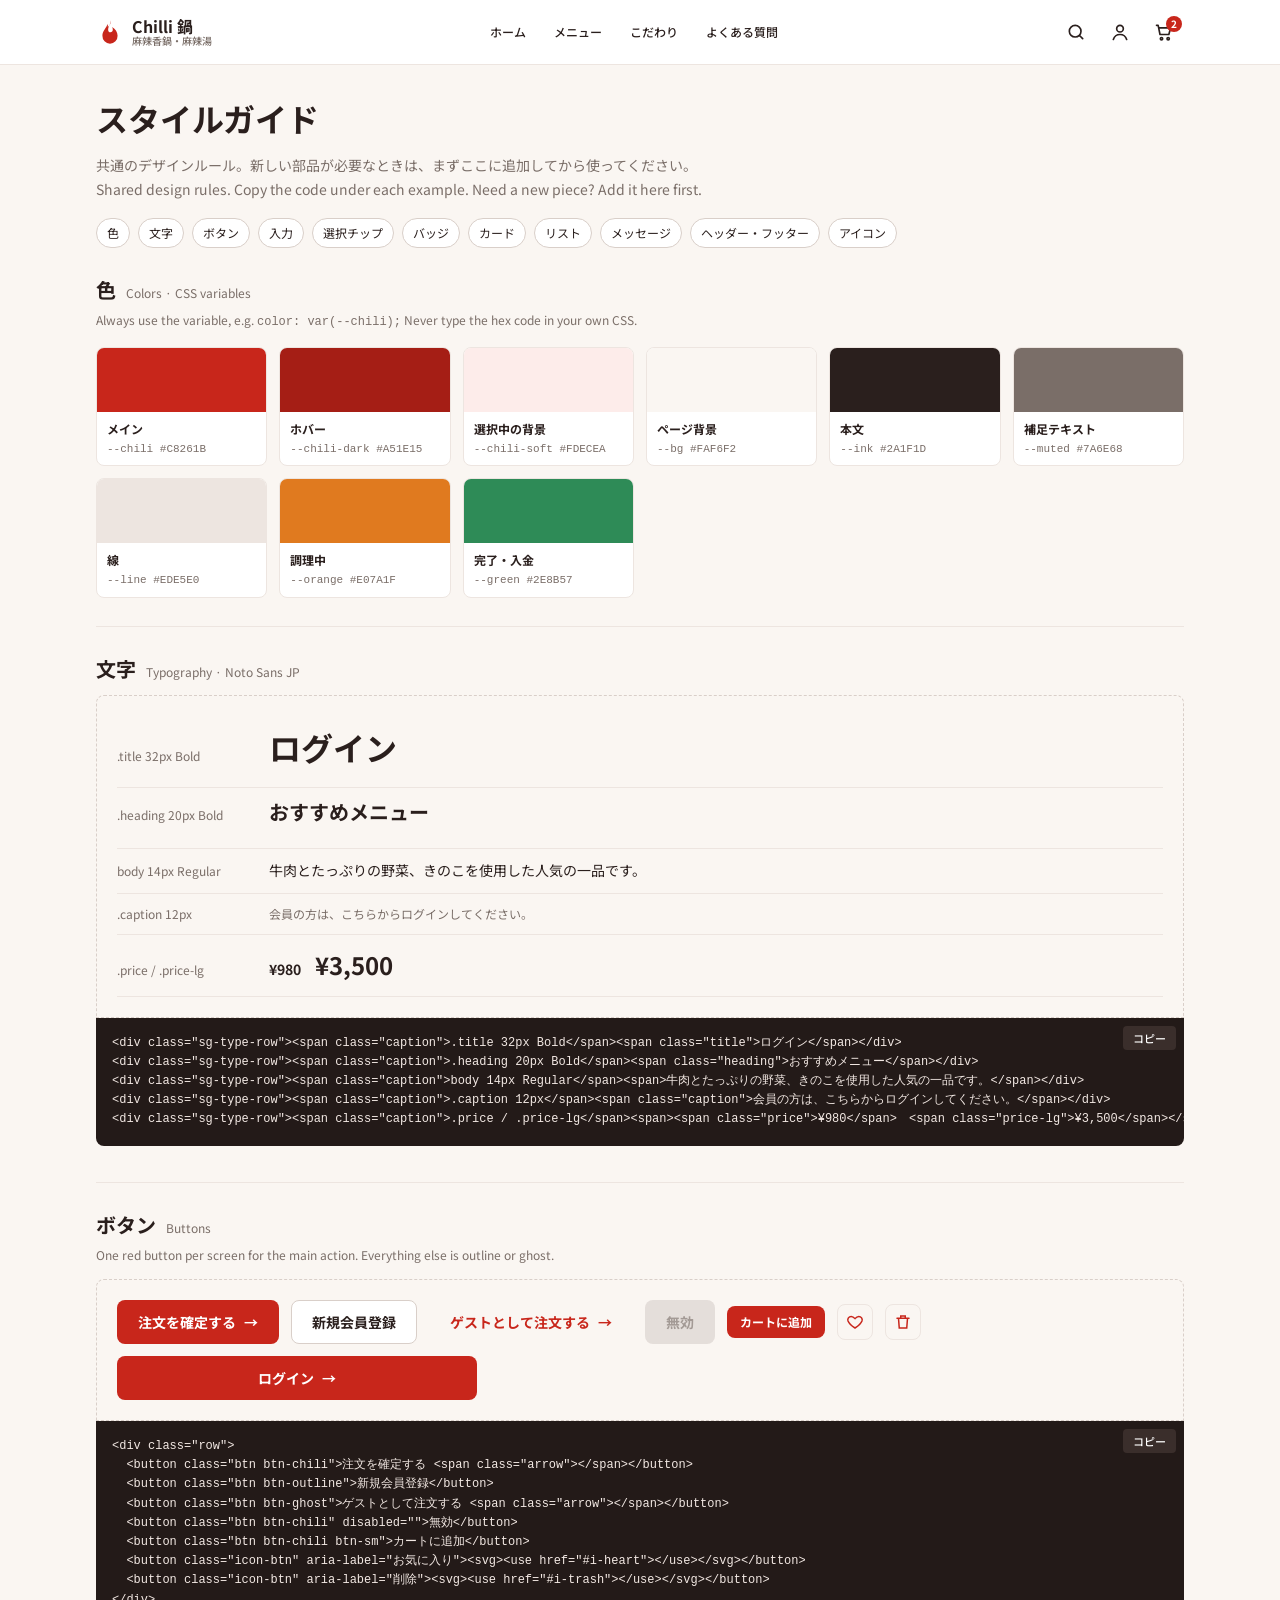
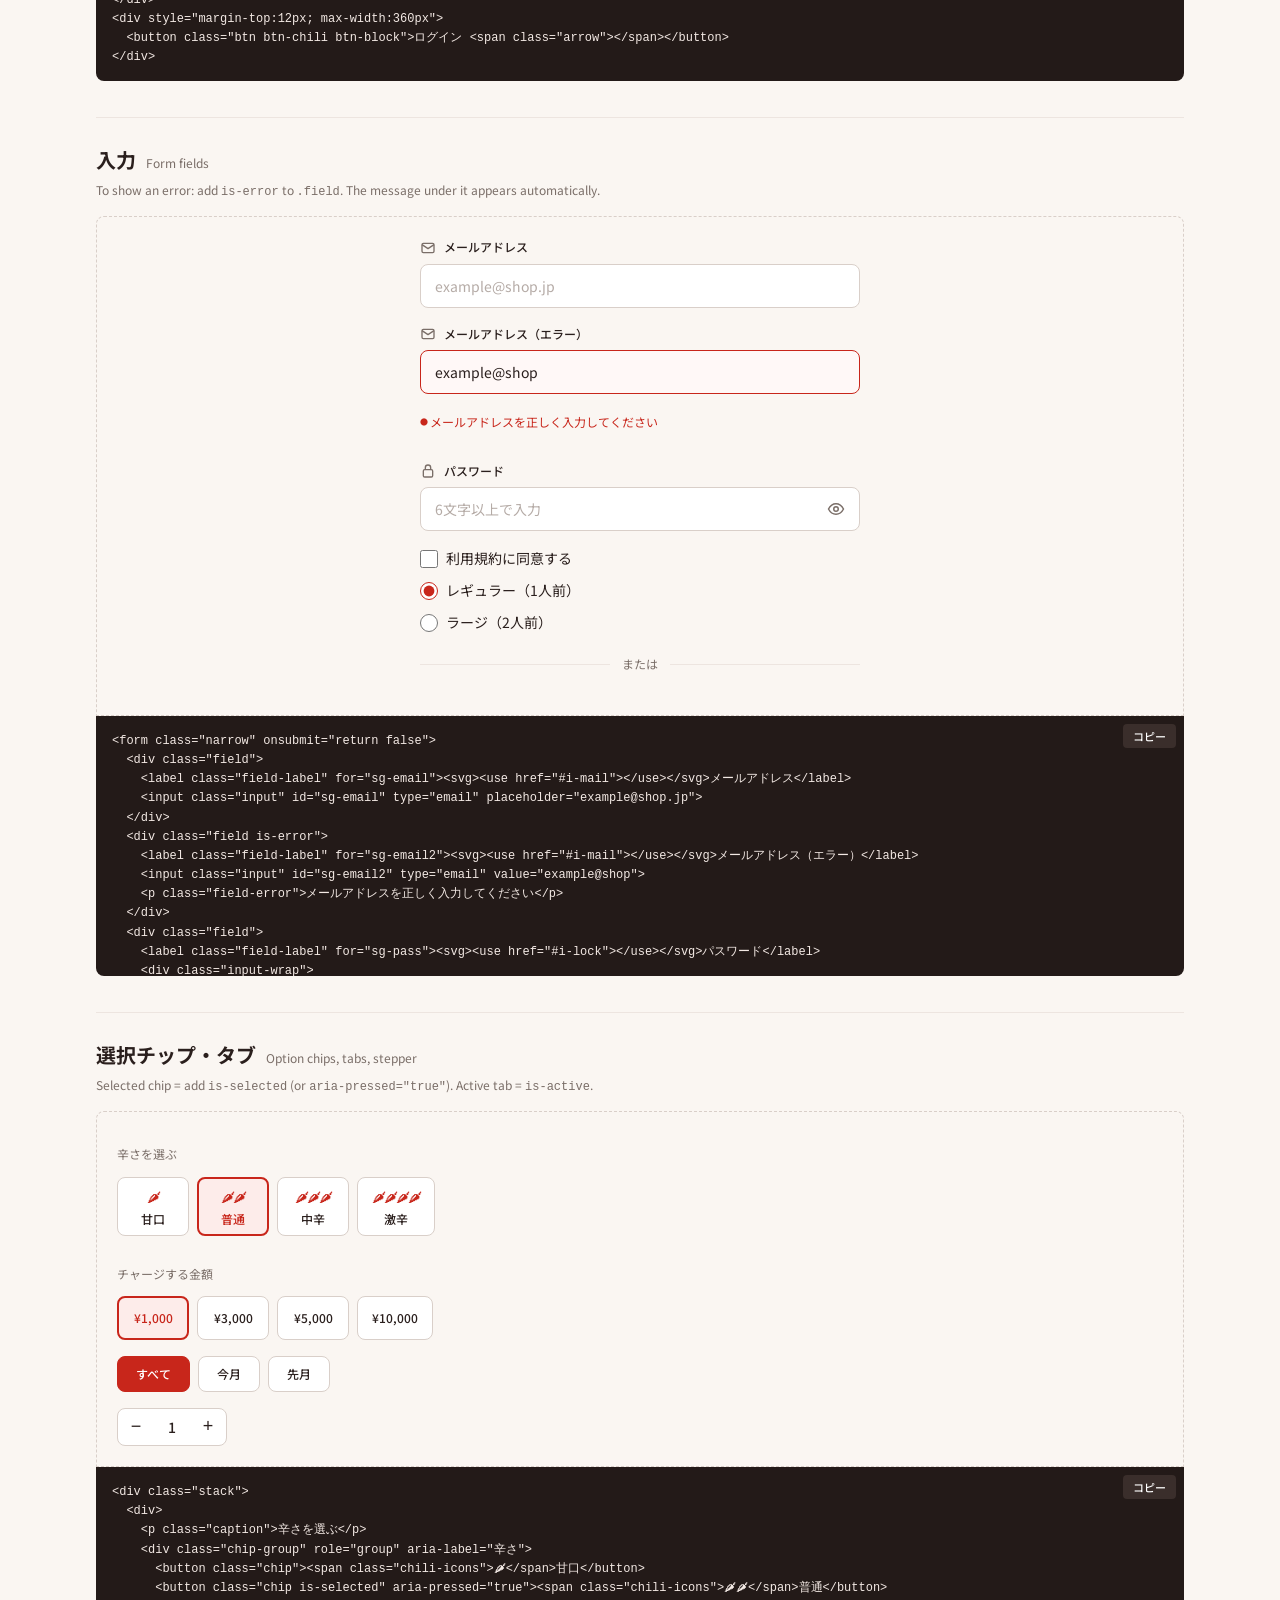
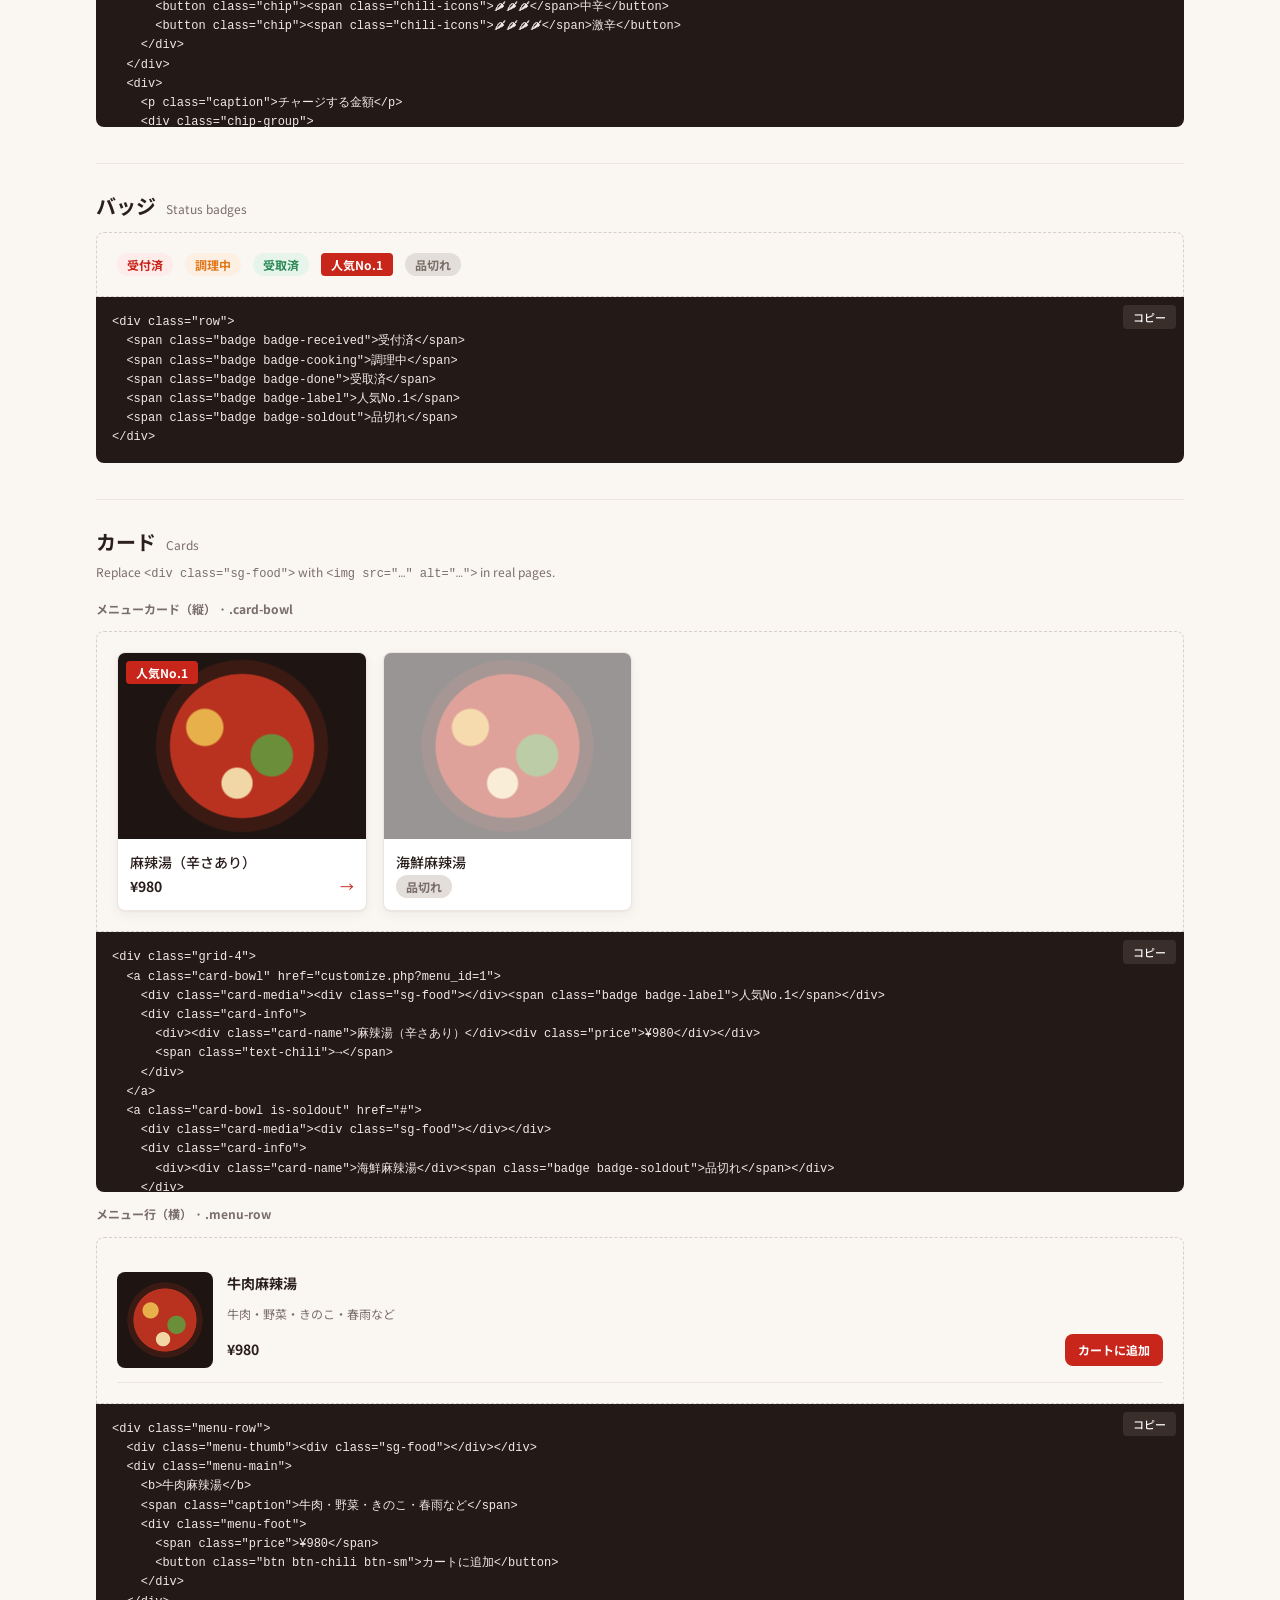
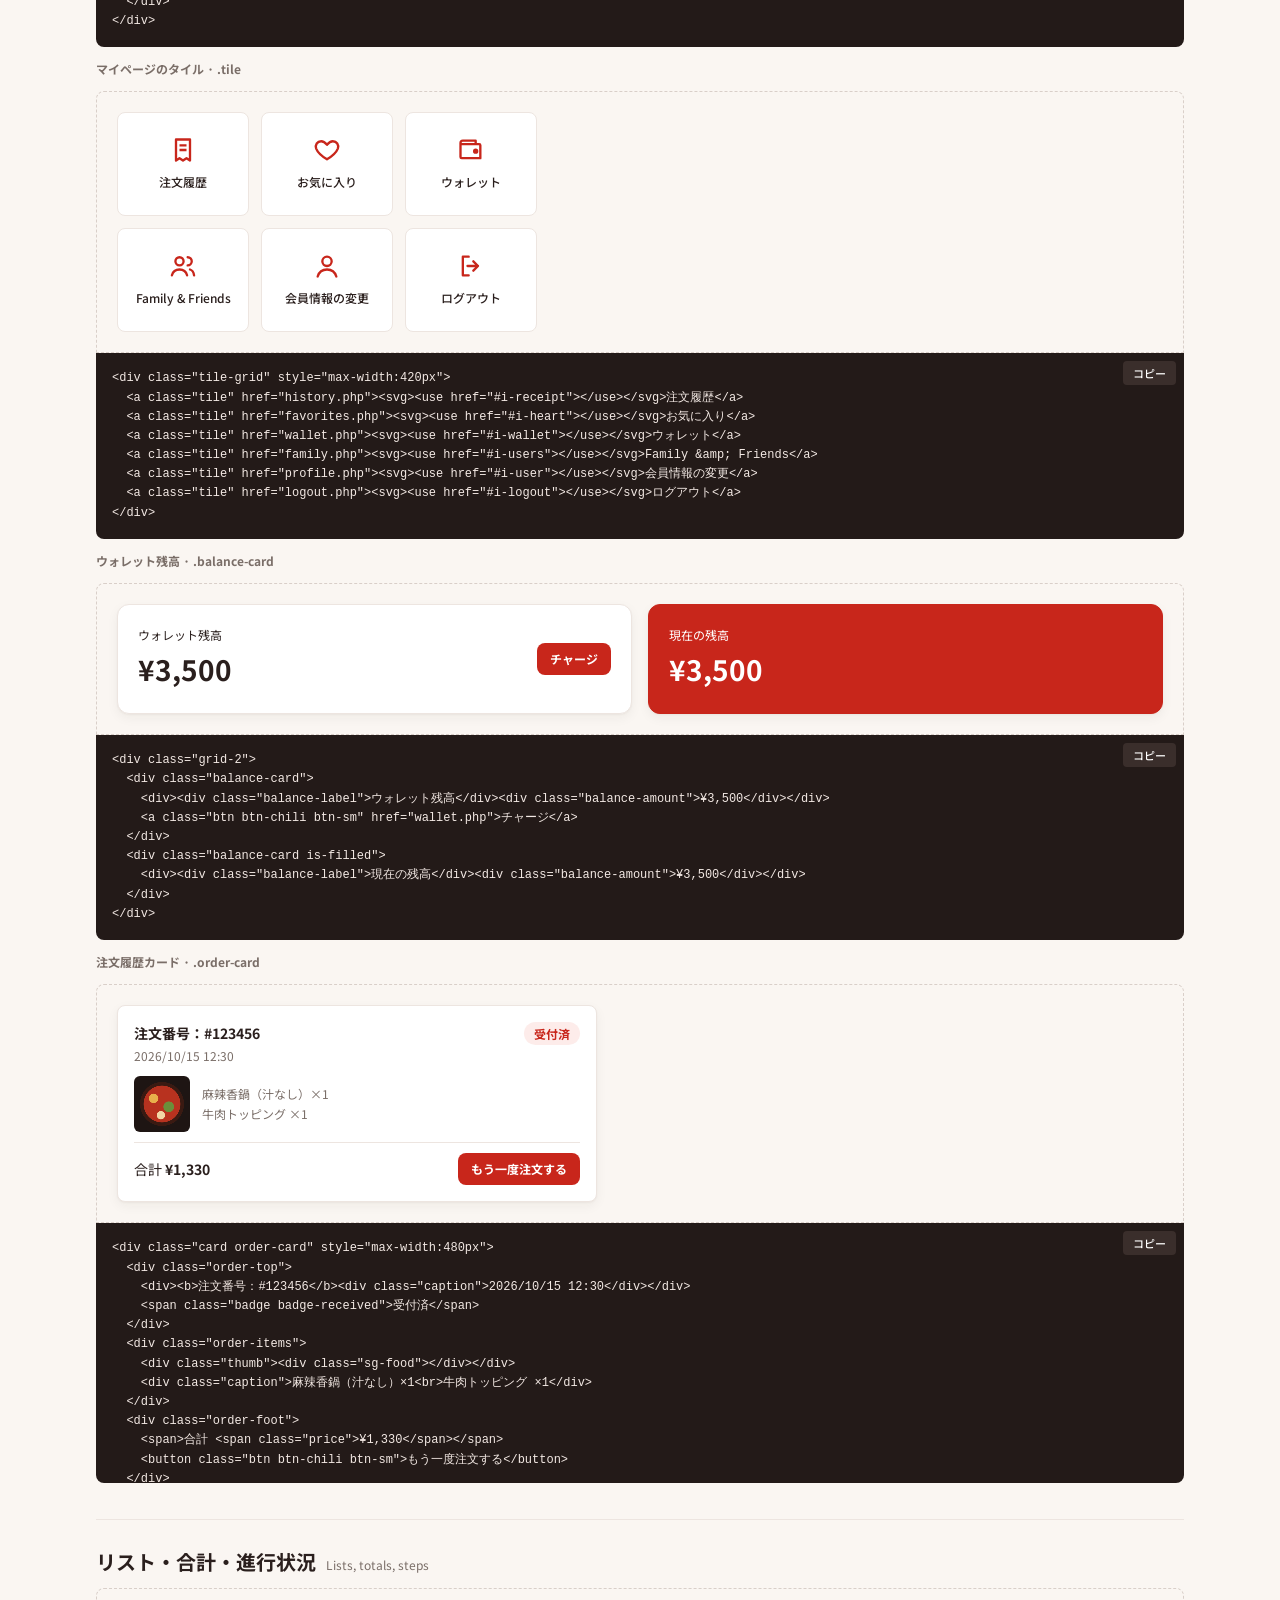
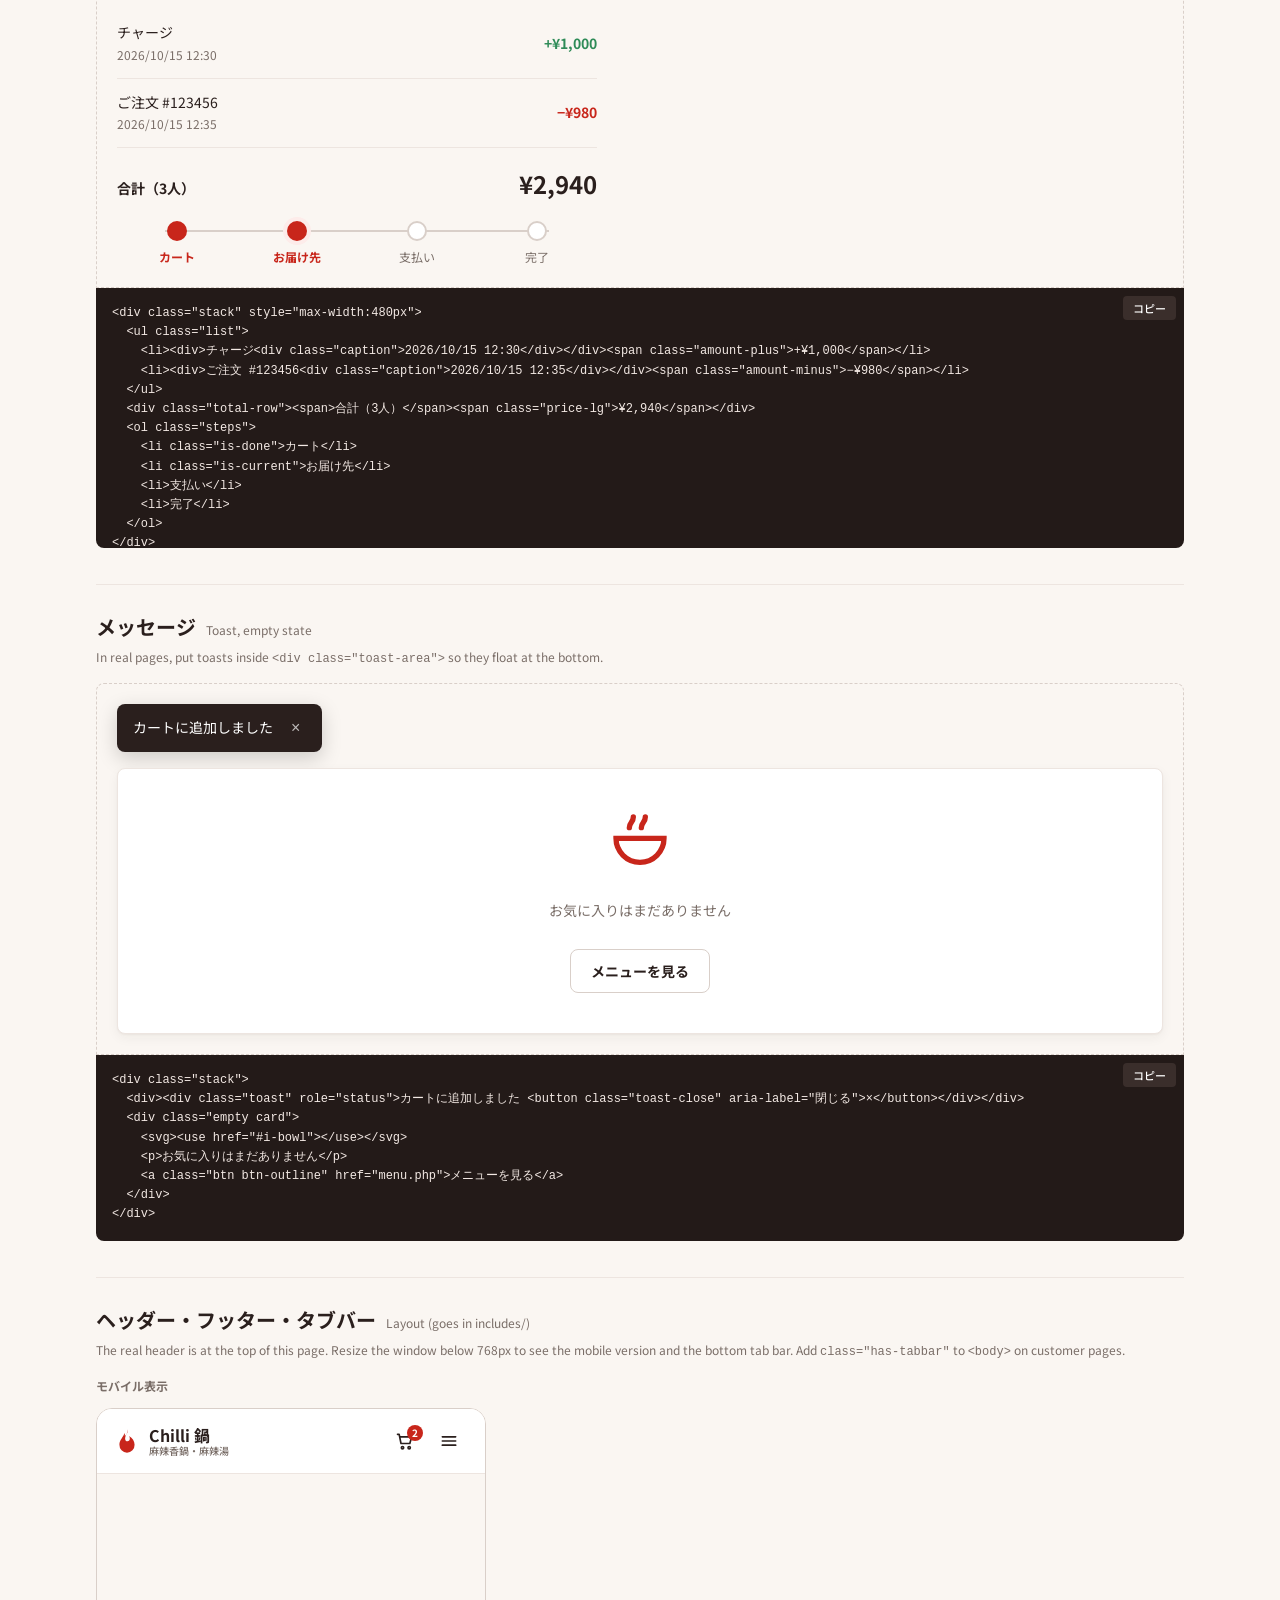
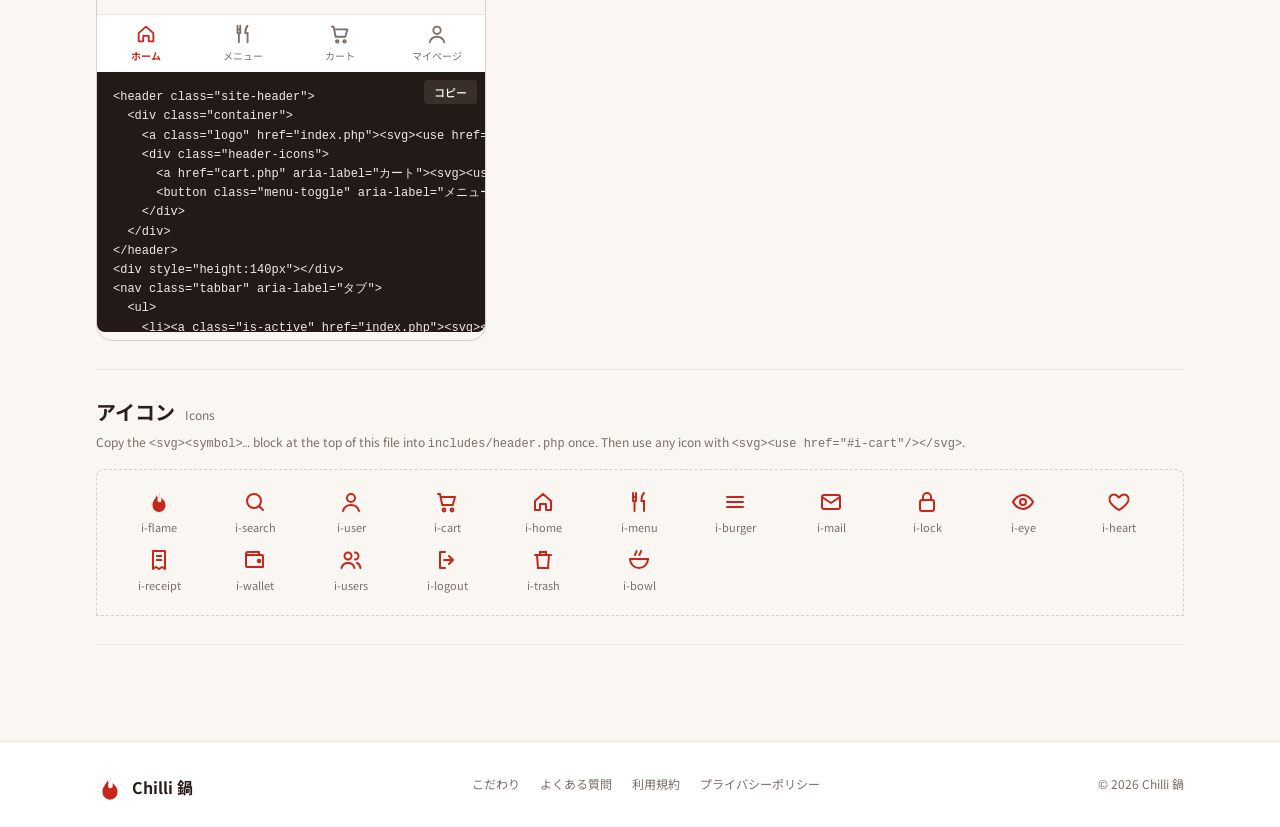
==== public/styleguide.html @ f498dd8a "[TASK-17] Move files to correct folder" ====
<!doctype html>
<html lang="ja">
<head>
<meta charset="utf-8">
<meta name="viewport" content="width=device-width, initial-scale=1">
<title>スタイルガイド | Chilli 鍋</title>
<link rel="stylesheet" href="../assets/css/style.css">
<style>
  /* Styles for THIS page only (the guide's own layout). Do not copy these into features. */
  .sg-section { padding-block: 28px; border-bottom: 1px solid var(--line); }
  .sg-section > .heading { display: flex; align-items: baseline; gap: 10px; }
  .sg-section > .heading small { font-size: var(--fs-caption); font-weight: 400; color: var(--muted); }
  .sg-note { color: var(--muted); font-size: var(--fs-caption); margin: -6px 0 14px; }
  .sg-demo {
    padding: 20px; background: var(--bg);
    border: 1px dashed var(--line-strong); border-radius: var(--radius) var(--radius) 0 0;
  }
  .sg-code {
    position: relative; margin: 0 0 8px;
    background: #231A18; color: #F3E9E4; border-radius: 0 0 var(--radius) var(--radius);
    font: 12px/1.6 ui-monospace, Menlo, Consolas, monospace;
    max-height: 260px; overflow: auto;
  }
  
  .sg-code pre { margin: 0; padding: 16px; white-space: pre; }
  .sg-copy {
    position: sticky; float: right; top: 8px; margin: 8px 8px 0 0;
    padding: 4px 10px; font: 500 11px var(--font);
    background: #3A2E2B; color: #fff; border: 0; border-radius: 4px; cursor: pointer;
  }
  .sg-swatches { display: grid; grid-template-columns: repeat(auto-fill, minmax(150px, 1fr)); gap: 12px; }
  .sg-swatch { border: 1px solid var(--line); border-radius: var(--radius); overflow: hidden; background: var(--surface); }
  .sg-swatch .chip-color { height: 64px; }
  .sg-swatch div:last-child { padding: 8px 10px; font-size: var(--fs-caption); line-height: 1.5; }
  .sg-swatch code { font-size: 11px; color: var(--muted); }
  .sg-food { width: 100%; height: 100%; background:
      radial-gradient(circle at 35% 40%, #E8B04B 0 9%, transparent 10%),
      radial-gradient(circle at 62% 55%, #6B8E3A 0 11%, transparent 12%),
      radial-gradient(circle at 48% 70%, #F2D7A6 0 8%, transparent 9%),
      radial-gradient(circle at 50% 50%, #B8321F 0 46%, #3A1A12 47% 55%, #1E1513 56%); }
  .sg-toc { display: flex; flex-wrap: wrap; gap: 8px; margin-top: 16px; }
  .sg-toc a { font-size: var(--fs-caption); padding: 4px 10px; border: 1px solid var(--line-strong); border-radius: var(--radius-pill); color: var(--ink); background: var(--surface); }
  .sg-phone { max-width: 390px; border: 1px solid var(--line-strong); border-radius: 16px; overflow: hidden; background: var(--bg); }
  .sg-phone .tabbar, .sg-phone .site-header { position: static; display: block; }
  .sg-phone .main-nav { display: none; }
  .sg-phone .menu-toggle { display: grid !important; }
  .sg-type-row { display: grid; grid-template-columns: 140px 1fr; gap: 12px; align-items: baseline; padding: 10px 0; border-bottom: 1px solid var(--line); }
</style>
</head>
<body>

<!-- Icon sprite: use with <svg><use href="#i-cart"/></svg> -->
<svg width="0" height="0" style="position:absolute" aria-hidden="true">
  <symbol id="i-flame" viewBox="0 0 24 24"><path fill="currentColor" d="M12 2c1 3.5-1.6 5.2-1.6 8 0 1.3.8 2.3 2 2.3s2-1 2-2.4c0-.8-.2-1.5-.6-2.2 2.9 1.6 4.7 4.6 4.7 7.6A6.5 6.5 0 0 1 12 22a6.5 6.5 0 0 1-6.5-6.7c0-4.3 3.3-6.6 4.4-10.2.3.9.4 1.7.3 2.6C12.5 6 13 4 12 2Z"/></symbol>
  <symbol id="i-search" viewBox="0 0 24 24"><g fill="none" stroke="currentColor" stroke-width="2" stroke-linecap="round"><circle cx="11" cy="11" r="7"/><path d="m20 20-3.5-3.5"/></g></symbol>
  <symbol id="i-user" viewBox="0 0 24 24"><g fill="none" stroke="currentColor" stroke-width="2" stroke-linecap="round"><circle cx="12" cy="8" r="4"/><path d="M4 21c1.2-4 4.3-6 8-6s6.8 2 8 6"/></g></symbol>
  <symbol id="i-cart" viewBox="0 0 24 24"><g fill="none" stroke="currentColor" stroke-width="2" stroke-linecap="round" stroke-linejoin="round"><path d="M3 4h2l2.2 11h10.6L20 7H6.2"/><circle cx="9" cy="20" r="1.4"/><circle cx="17" cy="20" r="1.4"/></g></symbol>
  <symbol id="i-home" viewBox="0 0 24 24"><g fill="none" stroke="currentColor" stroke-width="2" stroke-linejoin="round"><path d="M4 11 12 4l8 7v9h-5v-6H9v6H4z"/></g></symbol>
  <symbol id="i-menu" viewBox="0 0 24 24"><g fill="none" stroke="currentColor" stroke-width="2" stroke-linecap="round"><path d="M6 3v8M9 3v8M6 7h3M7.5 11v10M17 3c-2 2-2.5 5-2.5 8H17v10"/></g></symbol>
  <symbol id="i-burger" viewBox="0 0 24 24"><g fill="none" stroke="currentColor" stroke-width="2" stroke-linecap="round"><path d="M4 7h16M4 12h16M4 17h16"/></g></symbol>
  <symbol id="i-mail" viewBox="0 0 24 24"><g fill="none" stroke="currentColor" stroke-width="2" stroke-linejoin="round"><rect x="3" y="5" width="18" height="14" rx="2"/><path d="m3 7 9 6 9-6"/></g></symbol>
  <symbol id="i-lock" viewBox="0 0 24 24"><g fill="none" stroke="currentColor" stroke-width="2"><rect x="5" y="10" width="14" height="11" rx="2"/><path d="M8 10V7a4 4 0 0 1 8 0v3"/></g></symbol>
  <symbol id="i-eye" viewBox="0 0 24 24"><g fill="none" stroke="currentColor" stroke-width="2"><path d="M2 12s3.6-7 10-7 10 7 10 7-3.6 7-10 7S2 12 2 12Z"/><circle cx="12" cy="12" r="3"/></g></symbol>
  <symbol id="i-heart" viewBox="0 0 24 24"><path fill="none" stroke="currentColor" stroke-width="2" stroke-linejoin="round" d="M12 20s-7.5-4.6-9.3-9.2C1.6 7.6 3.7 4.5 7 4.5c2 0 3.5 1.2 5 3 1.5-1.8 3-3 5-3 3.3 0 5.4 3.1 4.3 6.3C19.5 15.4 12 20 12 20Z"/></symbol>
  <symbol id="i-receipt" viewBox="0 0 24 24"><g fill="none" stroke="currentColor" stroke-width="2" stroke-linejoin="round"><path d="M6 3h12v18l-3-2-3 2-3-2-3 2z"/><path d="M9 8h6M9 12h6"/></g></symbol>
  <symbol id="i-wallet" viewBox="0 0 24 24"><g fill="none" stroke="currentColor" stroke-width="2" stroke-linejoin="round"><path d="M4 7h15a1 1 0 0 1 1 1v11H4a1 1 0 0 1-1-1V6a2 2 0 0 1 2-2h11v3"/><circle cx="16" cy="13" r="1.3" fill="currentColor"/></g></symbol>
  <symbol id="i-users" viewBox="0 0 24 24"><g fill="none" stroke="currentColor" stroke-width="2" stroke-linecap="round"><circle cx="9" cy="8" r="3.5"/><path d="M2.5 20c.9-3.5 3.4-5 6.5-5s5.6 1.5 6.5 5"/><path d="M16 4.5a3.5 3.5 0 0 1 0 7M18 15c2 .6 3.1 2.2 3.5 5"/></g></symbol>
  <symbol id="i-logout" viewBox="0 0 24 24"><g fill="none" stroke="currentColor" stroke-width="2" stroke-linecap="round" stroke-linejoin="round"><path d="M10 4H5v16h5M14 8l4 4-4 4M18 12H9"/></g></symbol>
  <symbol id="i-trash" viewBox="0 0 24 24"><g fill="none" stroke="currentColor" stroke-width="2" stroke-linecap="round"><path d="M4 7h16M9 7V4h6v3M6 7l1 13h10l1-13"/></g></symbol>
  <symbol id="i-bowl" viewBox="0 0 24 24"><g fill="none" stroke="currentColor" stroke-width="2" stroke-linecap="round"><path d="M3 11h18a9 9 0 0 1-18 0Z"/><path d="M8 7c0-2 1.5-2 1.5-4M12.5 7c0-2 1.5-2 1.5-4"/></g></symbol>
</svg>

<!-- ===== Shared header (copy into includes/header.php) ===== -->
<header class="site-header">
  <div class="container">
    <a class="logo" href="index.php">
      <svg><use href="#i-flame"/></svg>
      <span class="logo-name">Chilli 鍋<span class="logo-sub">麻辣香鍋・麻辣湯</span></span>
    </a>
    <nav class="main-nav" aria-label="メインメニュー">
      <a href="index.php">ホーム</a>
      <a href="menu.php">メニュー</a>
      <a href="about.php">こだわり</a>
      <a href="faq.php">よくある質問</a>
    </nav>
    <div class="header-icons">
      <a href="search.php" aria-label="検索"><svg><use href="#i-search"/></svg></a>
      <a href="mypage.php" aria-label="マイページ"><svg><use href="#i-user"/></svg></a>
      <a href="cart.php" aria-label="カート"><svg><use href="#i-cart"/></svg><span class="cart-count">2</span></a>
      <button class="menu-toggle" aria-label="メニューを開く"><svg><use href="#i-burger"/></svg></button>
    </div>
  </div>
</header>

<main class="container page">
  <h1 class="title">スタイルガイド</h1>
  <p class="muted">共通のデザインルール。新しい部品が必要なときは、まずここに追加してから使ってください。<br>
  Shared design rules. Copy the code under each example. Need a new piece? Add it here first.</p>
  <nav class="sg-toc" aria-label="目次">
    <a href="#colors">色</a><a href="#type">文字</a><a href="#buttons">ボタン</a><a href="#forms">入力</a>
    <a href="#chips">選択チップ</a><a href="#badges">バッジ</a><a href="#cards">カード</a><a href="#lists">リスト</a>
    <a href="#feedback">メッセージ</a><a href="#layout">ヘッダー・フッター</a><a href="#icons">アイコン</a>
  </nav>

  <!-- ============ COLORS ============ -->
  <section class="sg-section" id="colors">
    <h2 class="heading">色 <small>Colors · CSS variables</small></h2>
    <p class="sg-note">Always use the variable, e.g. <code>color: var(--chili);</code> Never type the hex code in your own CSS.</p>
    <div class="sg-swatches">
      <div class="sg-swatch"><div class="chip-color" style="background:var(--chili)"></div><div><b>メイン</b><br><code>--chili #C8261B</code></div></div>
      <div class="sg-swatch"><div class="chip-color" style="background:var(--chili-dark)"></div><div><b>ホバー</b><br><code>--chili-dark #A51E15</code></div></div>
      <div class="sg-swatch"><div class="chip-color" style="background:var(--chili-soft)"></div><div><b>選択中の背景</b><br><code>--chili-soft #FDECEA</code></div></div>
      <div class="sg-swatch"><div class="chip-color" style="background:var(--bg)"></div><div><b>ページ背景</b><br><code>--bg #FAF6F2</code></div></div>
      <div class="sg-swatch"><div class="chip-color" style="background:var(--ink)"></div><div><b>本文</b><br><code>--ink #2A1F1D</code></div></div>
      <div class="sg-swatch"><div class="chip-color" style="background:var(--muted)"></div><div><b>補足テキスト</b><br><code>--muted #7A6E68</code></div></div>
      <div class="sg-swatch"><div class="chip-color" style="background:var(--line)"></div><div><b>線</b><br><code>--line #EDE5E0</code></div></div>
      <div class="sg-swatch"><div class="chip-color" style="background:var(--orange)"></div><div><b>調理中</b><br><code>--orange #E07A1F</code></div></div>
      <div class="sg-swatch"><div class="chip-color" style="background:var(--green)"></div><div><b>完了・入金</b><br><code>--green #2E8B57</code></div></div>
    </div>
  </section>

  <!-- ============ TYPE ============ -->
  <section class="sg-section" id="type">
    <h2 class="heading">文字 <small>Typography · Noto Sans JP</small></h2>
    <div class="sg-demo">
      <div class="sg-type-row"><span class="caption">.title 32px Bold</span><span class="title">ログイン</span></div>
      <div class="sg-type-row"><span class="caption">.heading 20px Bold</span><span class="heading">おすすめメニュー</span></div>
      <div class="sg-type-row"><span class="caption">body 14px Regular</span><span>牛肉とたっぷりの野菜、きのこを使用した人気の一品です。</span></div>
      <div class="sg-type-row"><span class="caption">.caption 12px</span><span class="caption">会員の方は、こちらからログインしてください。</span></div>
      <div class="sg-type-row"><span class="caption">.price / .price-lg</span><span><span class="price">¥980</span>　<span class="price-lg">¥3,500</span></span></div>
    </div>
    <div class="sg-code" data-for="prev"></div>
  </section>

  <!-- ============ BUTTONS ============ -->
  <section class="sg-section" id="buttons">
    <h2 class="heading">ボタン <small>Buttons</small></h2>
    <p class="sg-note">One red button per screen for the main action. Everything else is outline or ghost.</p>
    <div class="sg-demo">
<div class="row">
  <button class="btn btn-chili">注文を確定する <span class="arrow"></span></button>
  <button class="btn btn-outline">新規会員登録</button>
  <button class="btn btn-ghost">ゲストとして注文する <span class="arrow"></span></button>
  <button class="btn btn-chili" disabled>無効</button>
  <button class="btn btn-chili btn-sm">カートに追加</button>
  <button class="icon-btn" aria-label="お気に入り"><svg><use href="#i-heart"/></svg></button>
  <button class="icon-btn" aria-label="削除"><svg><use href="#i-trash"/></svg></button>
</div>
<div style="margin-top:12px; max-width:360px">
  <button class="btn btn-chili btn-block">ログイン <span class="arrow"></span></button>
</div>
    </div>
    <div class="sg-code" data-for="prev"></div>
  </section>

  <!-- ============ FORMS ============ -->
  <section class="sg-section" id="forms">
    <h2 class="heading">入力 <small>Form fields</small></h2>
    <p class="sg-note">To show an error: add <code>is-error</code> to <code>.field</code>. The message under it appears automatically.</p>
    <div class="sg-demo">
<form class="narrow" onsubmit="return false">
  <div class="field">
    <label class="field-label" for="sg-email"><svg><use href="#i-mail"/></svg>メールアドレス</label>
    <input class="input" id="sg-email" type="email" placeholder="example@shop.jp">
  </div>
  <div class="field is-error">
    <label class="field-label" for="sg-email2"><svg><use href="#i-mail"/></svg>メールアドレス（エラー）</label>
    <input class="input" id="sg-email2" type="email" value="example@shop">
    <p class="field-error">メールアドレスを正しく入力してください</p>
  </div>
  <div class="field">
    <label class="field-label" for="sg-pass"><svg><use href="#i-lock"/></svg>パスワード</label>
    <div class="input-wrap">
      <input class="input" id="sg-pass" type="password" placeholder="6文字以上で入力">
      <button class="input-icon" type="button" aria-label="パスワードを表示"><svg width="18" height="18"><use href="#i-eye"/></svg></button>
    </div>
  </div>
  <div class="stack-sm">
    <label class="check"><input type="checkbox" id="sg-terms"> 利用規約に同意する</label>
    <label class="check"><input type="radio" name="sg-size" id="sg-r1" checked> レギュラー（1人前）</label>
    <label class="check"><input type="radio" name="sg-size" id="sg-r2"> ラージ（2人前）</label>
  </div>
  <div class="divider">または</div>
</form>
    </div>
    <div class="sg-code" data-for="prev"></div>
  </section>

  <!-- ============ CHIPS ============ -->
  <section class="sg-section" id="chips">
    <h2 class="heading">選択チップ・タブ <small>Option chips, tabs, stepper</small></h2>
    <p class="sg-note">Selected chip = add <code>is-selected</code> (or <code>aria-pressed="true"</code>). Active tab = <code>is-active</code>.</p>
    <div class="sg-demo">
<div class="stack">
  <div>
    <p class="caption">辛さを選ぶ</p>
    <div class="chip-group" role="group" aria-label="辛さ">
      <button class="chip"><span class="chili-icons">🌶</span>甘口</button>
      <button class="chip is-selected" aria-pressed="true"><span class="chili-icons">🌶🌶</span>普通</button>
      <button class="chip"><span class="chili-icons">🌶🌶🌶</span>中辛</button>
      <button class="chip"><span class="chili-icons">🌶🌶🌶🌶</span>激辛</button>
    </div>
  </div>
  <div>
    <p class="caption">チャージする金額</p>
    <div class="chip-group">
      <button class="chip is-selected">¥1,000</button>
      <button class="chip">¥3,000</button>
      <button class="chip">¥5,000</button>
      <button class="chip">¥10,000</button>
    </div>
  </div>
  <div class="tabs" role="tablist">
    <button class="tab is-active" role="tab">すべて</button>
    <button class="tab" role="tab">今月</button>
    <button class="tab" role="tab">先月</button>
  </div>
  <div class="stepper">
    <button type="button" aria-label="減らす">−</button>
    <output>1</output>
    <button type="button" aria-label="増やす">+</button>
  </div>
</div>
    </div>
    <div class="sg-code" data-for="prev"></div>
  </section>

  <!-- ============ BADGES ============ -->
  <section class="sg-section" id="badges">
    <h2 class="heading">バッジ <small>Status badges</small></h2>
    <div class="sg-demo">
<div class="row">
  <span class="badge badge-received">受付済</span>
  <span class="badge badge-cooking">調理中</span>
  <span class="badge badge-done">受取済</span>
  <span class="badge badge-label">人気No.1</span>
  <span class="badge badge-soldout">品切れ</span>
</div>
    </div>
    <div class="sg-code" data-for="prev"></div>
  </section>

  <!-- ============ CARDS ============ -->
  <section class="sg-section" id="cards">
    <h2 class="heading">カード <small>Cards</small></h2>
    <p class="sg-note">Replace <code>&lt;div class="sg-food"&gt;</code> with <code>&lt;img src="…" alt="…"&gt;</code> in real pages.</p>

    <h3 class="caption">メニューカード（縦） · .card-bowl</h3>
    <div class="sg-demo">
<div class="grid-4">
  <a class="card-bowl" href="customize.php?menu_id=1">
    <div class="card-media"><div class="sg-food"></div><span class="badge badge-label">人気No.1</span></div>
    <div class="card-info">
      <div><div class="card-name">麻辣湯（辛さあり）</div><div class="price">¥980</div></div>
      <span class="text-chili">→</span>
    </div>
  </a>
  <a class="card-bowl is-soldout" href="#">
    <div class="card-media"><div class="sg-food"></div></div>
    <div class="card-info">
      <div><div class="card-name">海鮮麻辣湯</div><span class="badge badge-soldout">品切れ</span></div>
    </div>
  </a>
</div>
    </div>
    <div class="sg-code" data-for="prev"></div>

    <h3 class="caption">メニュー行（横） · .menu-row</h3>
    <div class="sg-demo">
<div class="menu-row">
  <div class="menu-thumb"><div class="sg-food"></div></div>
  <div class="menu-main">
    <b>牛肉麻辣湯</b>
    <span class="caption">牛肉・野菜・きのこ・春雨など</span>
    <div class="menu-foot">
      <span class="price">¥980</span>
      <button class="btn btn-chili btn-sm">カートに追加</button>
    </div>
  </div>
</div>
    </div>
    <div class="sg-code" data-for="prev"></div>

    <h3 class="caption">マイページのタイル · .tile</h3>
    <div class="sg-demo">
<div class="tile-grid" style="max-width:420px">
  <a class="tile" href="history.php"><svg><use href="#i-receipt"/></svg>注文履歴</a>
  <a class="tile" href="favorites.php"><svg><use href="#i-heart"/></svg>お気に入り</a>
  <a class="tile" href="wallet.php"><svg><use href="#i-wallet"/></svg>ウォレット</a>
  <a class="tile" href="family.php"><svg><use href="#i-users"/></svg>Family &amp; Friends</a>
  <a class="tile" href="profile.php"><svg><use href="#i-user"/></svg>会員情報の変更</a>
  <a class="tile" href="logout.php"><svg><use href="#i-logout"/></svg>ログアウト</a>
</div>
    </div>
    <div class="sg-code" data-for="prev"></div>

    <h3 class="caption">ウォレット残高 · .balance-card</h3>
    <div class="sg-demo">
<div class="grid-2">
  <div class="balance-card">
    <div><div class="balance-label">ウォレット残高</div><div class="balance-amount">¥3,500</div></div>
    <a class="btn btn-chili btn-sm" href="wallet.php">チャージ</a>
  </div>
  <div class="balance-card is-filled">
    <div><div class="balance-label">現在の残高</div><div class="balance-amount">¥3,500</div></div>
  </div>
</div>
    </div>
    <div class="sg-code" data-for="prev"></div>

    <h3 class="caption">注文履歴カード · .order-card</h3>
    <div class="sg-demo">
<div class="card order-card" style="max-width:480px">
  <div class="order-top">
    <div><b>注文番号：#123456</b><div class="caption">2026/10/15 12:30</div></div>
    <span class="badge badge-received">受付済</span>
  </div>
  <div class="order-items">
    <div class="thumb"><div class="sg-food"></div></div>
    <div class="caption">麻辣香鍋（汁なし）×1<br>牛肉トッピング ×1</div>
  </div>
  <div class="order-foot">
    <span>合計 <span class="price">¥1,330</span></span>
    <button class="btn btn-chili btn-sm">もう一度注文する</button>
  </div>
</div>
    </div>
    <div class="sg-code" data-for="prev"></div>
  </section>

  <!-- ============ LISTS ============ -->
  <section class="sg-section" id="lists">
    <h2 class="heading">リスト・合計・進行状況 <small>Lists, totals, steps</small></h2>
    <div class="sg-demo">
<div class="stack" style="max-width:480px">
  <ul class="list">
    <li><div>チャージ<div class="caption">2026/10/15 12:30</div></div><span class="amount-plus">+¥1,000</span></li>
    <li><div>ご注文 #123456<div class="caption">2026/10/15 12:35</div></div><span class="amount-minus">−¥980</span></li>
  </ul>
  <div class="total-row"><span>合計（3人）</span><span class="price-lg">¥2,940</span></div>
  <ol class="steps">
    <li class="is-done">カート</li>
    <li class="is-current">お届け先</li>
    <li>支払い</li>
    <li>完了</li>
  </ol>
</div>
    </div>
    <div class="sg-code" data-for="prev"></div>
  </section>

  <!-- ============ FEEDBACK ============ -->
  <section class="sg-section" id="feedback">
    <h2 class="heading">メッセージ <small>Toast, empty state</small></h2>
    <p class="sg-note">In real pages, put toasts inside <code>&lt;div class="toast-area"&gt;</code> so they float at the bottom.</p>
    <div class="sg-demo">
<div class="stack">
  <div><div class="toast" role="status">カートに追加しました <button class="toast-close" aria-label="閉じる">×</button></div></div>
  <div class="empty card">
    <svg><use href="#i-bowl"/></svg>
    <p>お気に入りはまだありません</p>
    <a class="btn btn-outline" href="menu.php">メニューを見る</a>
  </div>
</div>
    </div>
    <div class="sg-code" data-for="prev"></div>
  </section>

  <!-- ============ HEADER / FOOTER / TABBAR ============ -->
  <section class="sg-section" id="layout">
    <h2 class="heading">ヘッダー・フッター・タブバー <small>Layout (goes in includes/)</small></h2>
    <p class="sg-note">The real header is at the top of this page. Resize the window below 768px to see the mobile version and the bottom tab bar. Add <code>class="has-tabbar"</code> to <code>&lt;body&gt;</code> on customer pages.</p>
    <h3 class="caption">モバイル表示</h3>
    <div class="sg-phone">
      <div class="sg-demo" style="padding:0; border:0">
<header class="site-header">
  <div class="container">
    <a class="logo" href="index.php"><svg><use href="#i-flame"/></svg><span class="logo-name">Chilli 鍋<span class="logo-sub">麻辣香鍋・麻辣湯</span></span></a>
    <div class="header-icons">
      <a href="cart.php" aria-label="カート"><svg><use href="#i-cart"/></svg><span class="cart-count">2</span></a>
      <button class="menu-toggle" aria-label="メニューを開く"><svg><use href="#i-burger"/></svg></button>
    </div>
  </div>
</header>
<div style="height:140px"></div>
<nav class="tabbar" aria-label="タブ">
  <ul>
    <li><a class="is-active" href="index.php"><svg><use href="#i-home"/></svg>ホーム</a></li>
    <li><a href="menu.php"><svg><use href="#i-menu"/></svg>メニュー</a></li>
    <li><a href="cart.php"><svg><use href="#i-cart"/></svg>カート</a></li>
    <li><a href="mypage.php"><svg><use href="#i-user"/></svg>マイページ</a></li>
  </ul>
</nav>
      </div>
      <div class="sg-code" data-for="prev"></div>
    </div>
  </section>

  <!-- ============ ICONS ============ -->
  <section class="sg-section" id="icons">
    <h2 class="heading">アイコン <small>Icons</small></h2>
    <p class="sg-note">Copy the <code>&lt;svg&gt;&lt;symbol&gt;…</code> block at the top of this file into <code>includes/header.php</code> once. Then use any icon with <code>&lt;svg&gt;&lt;use href="#i-cart"/&gt;&lt;/svg&gt;</code>.</p>
    <div class="sg-demo">
      <div class="row" id="sg-icon-list" style="color:var(--chili)"></div>
    </div>
  </section>
</main>

<!-- ===== Shared footer (copy into includes/footer.php) ===== -->
<footer class="site-footer">
  <div class="container">
    <div class="logo"><svg><use href="#i-flame"/></svg><span class="logo-name">Chilli 鍋</span></div>
    <nav class="footer-links">
      <a href="about.php">こだわり</a><a href="faq.php">よくある質問</a><a href="terms.php">利用規約</a><a href="privacy.php">プライバシーポリシー</a>
    </nav>
    <span>© 2026 Chilli 鍋</span>
  </div>
</footer>

<script>
/* Guide-only script: shows the code of each example and makes chips/tabs clickable. */
(function () {
  function clean(html) {
    var lines = html.replace(/^\n+|\s+$/g, '').split('\n');
    var min = Math.min.apply(null, lines.filter(function (l) { return l.trim(); })
      .map(function (l) { return l.match(/^\s*/)[0].length; }));
    return lines.map(function (l) { return l.slice(min); }).join('\n');
  }
  document.querySelectorAll('.sg-code[data-for="prev"]').forEach(function (box) {
    var demo = box.previousElementSibling;
    if (!demo) return;
    var code = clean(demo.innerHTML);
    var pre = document.createElement('pre');
    pre.textContent = code;
    var btn = document.createElement('button');
    btn.className = 'sg-copy'; btn.type = 'button'; btn.textContent = 'コピー';
    btn.addEventListener('click', function () {
      var done = function () { btn.textContent = 'コピーしました'; setTimeout(function () { btn.textContent = 'コピー'; }, 1500); };
      if (navigator.clipboard) navigator.clipboard.writeText(code).then(done, function () { select(pre); });
      else select(pre);
    });
    box.appendChild(btn); box.appendChild(pre);
  });
  function select(el) { var r = document.createRange(); r.selectNodeContents(el); var s = getSelection(); s.removeAllRanges(); s.addRange(r); }

  document.querySelectorAll('.chip-group').forEach(function (g) {
    g.addEventListener('click', function (e) {
      var c = e.target.closest('.chip'); if (!c) return;
      g.querySelectorAll('.chip').forEach(function (x) { x.classList.remove('is-selected'); x.setAttribute('aria-pressed', 'false'); });
      c.classList.add('is-selected'); c.setAttribute('aria-pressed', 'true');
    });
  });
  document.querySelectorAll('.tabs').forEach(function (g) {
    g.addEventListener('click', function (e) {
      var t = e.target.closest('.tab'); if (!t) return;
      g.querySelectorAll('.tab').forEach(function (x) { x.classList.remove('is-active'); });
      t.classList.add('is-active');
    });
  });
  document.querySelectorAll('.stepper').forEach(function (s) {
    var out = s.querySelector('output'), b = s.querySelectorAll('button');
    b[0].onclick = function () { out.value = out.textContent = Math.max(1, +out.textContent - 1); };
    b[1].onclick = function () { out.value = out.textContent = +out.textContent + 1; };
  });
  var list = document.getElementById('sg-icon-list');
  document.querySelectorAll('symbol').forEach(function (sym) {
    var wrap = document.createElement('div');
    wrap.style.cssText = 'display:grid;justify-items:center;gap:4px;width:84px;font-size:11px;color:var(--muted)';
    wrap.innerHTML = '<svg width="24" height="24" style="color:var(--chili)"><use href="#' + sym.id + '"/></svg>' + sym.id;
    list.appendChild(wrap);
  });
})();
</script>
</body>
</html>
---- assets/css/style.css ----
/* =========================================================
   Chilli 鍋 — shared stylesheet
   Every page loads this file. Use the classes shown in
   public/styleguide.html instead of writing your own styles.

   Works on its own, or together with Bootstrap 5
   (load Bootstrap first, then this file).
   ========================================================= */

@import url("https://fonts.googleapis.com/css2?family=Noto+Sans+JP:wght@400;500;700&display=swap");

/* ---------- 1. Design tokens (change colors here only) ---------- */
:root {
  /* colors */
  --chili: #C8261B;        /* main red: buttons, active, prices */
  --chili-dark: #A51E15;   /* hover / pressed */
  --chili-soft: #FDECEA;   /* selected option background */
  --bg: #FAF6F2;           /* page background */
  --surface: #FFFFFF;      /* cards, inputs */
  --ink: #2A1F1D;          /* main text */
  --muted: #7A6E68;        /* secondary text */
  --line: #EDE5E0;         /* borders */
  --line-strong: #D9CFC9;  /* input borders */
  --orange: #E07A1F;       /* status: cooking */
  --orange-soft: #FDF0E3;
  --green: #2E8B57;        /* status: done, wallet + */
  --green-soft: #E6F4EC;
  --dark: #1E1513;         /* hero / dark sections */

  /* type */
  --font: "Noto Sans JP", "Hiragino Sans", "Yu Gothic", system-ui, sans-serif;
  --fs-title: 32px;
  --fs-heading: 20px;
  --fs-body: 14px;
  --fs-caption: 12px;

  /* shape & space */
  --radius: 8px;
  --radius-lg: 12px;
  --radius-pill: 999px;
  --shadow: 0 1px 2px rgba(42, 31, 29, .04), 0 4px 12px rgba(42, 31, 29, .05);
  --header-h: 64px;
  --tabbar-h: 64px;
  --container: 1120px;
}

/* ---------- 2. Base ---------- */
*, *::before, *::after { box-sizing: border-box; }
html { -webkit-text-size-adjust: 100%; }
body {
  margin: 0;
  font-family: var(--font);
  font-size: var(--fs-body);
  line-height: 1.7;
  color: var(--ink);
  background: var(--bg);
}
img { max-width: 100%; display: block; }
a { color: var(--chili); text-decoration: none; }
a:hover { text-decoration: underline; }
:focus-visible { outline: 2px solid var(--chili); outline-offset: 2px; }

.container {
  width: 100%;
  max-width: var(--container);
  margin: 0 auto;
  padding-left: 16px;
  padding-right: 16px;
}
.page { padding-block: 32px 48px; }

/* ---------- 3. Typography ---------- */
.title   { font-size: var(--fs-title);   font-weight: 700; line-height: 1.35; margin: 0 0 8px; }
.heading { font-size: var(--fs-heading); font-weight: 700; line-height: 1.4;  margin: 0 0 12px; }
.caption { font-size: var(--fs-caption); color: var(--muted); }
.muted   { color: var(--muted); }
.price   { font-weight: 700; font-variant-numeric: tabular-nums; }
.price-lg { font-size: 24px; font-weight: 700; font-variant-numeric: tabular-nums; }
.text-chili { color: var(--chili); }

/* "おすすめメニュー  すべて見る →" row */
.section-head {
  display: flex; align-items: baseline; justify-content: space-between;
  gap: 12px; margin-bottom: 16px;
}
.section-head .heading { margin: 0; }
.link-more { font-size: var(--fs-caption); color: var(--ink); }

/* ---------- 4. Buttons ---------- */
.btn {
  display: inline-flex; align-items: center; justify-content: center; gap: 8px;
  min-height: 44px; padding: 0 20px;
  font: 700 var(--fs-body)/1 var(--font);
  border: 1px solid transparent; border-radius: var(--radius);
  cursor: pointer; text-decoration: none; white-space: nowrap;
  transition: background .15s, border-color .15s, color .15s;
}
.btn:hover { text-decoration: none; }
.btn-chili   { background: var(--chili); color: #fff; }
.btn-chili:hover { background: var(--chili-dark); color: #fff; }
.btn-outline { background: var(--surface); color: var(--ink); border-color: var(--line-strong); }
.btn-outline:hover { border-color: var(--ink); color: var(--ink); }
.btn-ghost   { background: transparent; color: var(--chili); }
.btn-ghost:hover { background: var(--chili-soft); }
.btn:disabled, .btn.is-disabled {
  background: #E4DEDA; color: #A39A95; border-color: transparent; cursor: not-allowed;
}
.btn-sm    { min-height: 32px; padding: 0 12px; font-size: var(--fs-caption); }
.btn-block { display: flex; width: 100%; }
.btn .arrow::after { content: "→"; }

/* round icon button (heart, trash, +) */
.icon-btn {
  display: inline-grid; place-items: center;
  width: 36px; height: 36px; padding: 0;
  background: transparent; color: var(--chili);
  border: 1px solid var(--line); border-radius: var(--radius);
  cursor: pointer;
}
.icon-btn:hover { background: var(--chili-soft); }
.icon-btn svg { width: 18px; height: 18px; }

/* ---------- 5. Forms ---------- */
.field { display: grid; gap: 6px; margin-bottom: 16px; }
.field-label {
  display: flex; align-items: center; gap: 8px;
  font-size: var(--fs-caption); font-weight: 500;
}
.field-label svg { width: 16px; height: 16px; color: var(--muted); }
.input {
  width: 100%; height: 44px; padding: 0 14px;
  font: var(--fs-body) var(--font); color: var(--ink);
  background: var(--surface);
  border: 1px solid var(--line-strong); border-radius: var(--radius);
}
.input::placeholder { color: #B5ABA6; }
.input:focus { outline: none; border-color: var(--chili); box-shadow: 0 0 0 3px var(--chili-soft); }
.field.is-error .input { border-color: var(--chili); background: #FFF8F7; }
.field-error {
  display: none; font-size: var(--fs-caption); color: var(--chili);
}
.field.is-error .field-error { display: block; }
.field-error::before { content: "● "; font-size: 8px; vertical-align: 2px; }

/* input with an icon button inside (password eye) */
.input-wrap { position: relative; }
.input-wrap .input { padding-right: 44px; }
.input-wrap .input-icon {
  position: absolute; right: 8px; top: 50%; transform: translateY(-50%);
  width: 32px; height: 32px; display: grid; place-items: center;
  background: none; border: 0; color: var(--muted); cursor: pointer;
}

/* checkbox & radio */
.check {
  display: inline-flex; align-items: center; gap: 8px;
  font-size: var(--fs-body); cursor: pointer;
}
.check input { width: 18px; height: 18px; margin: 0; accent-color: var(--chili); }

/* "or" divider */
.divider {
  display: flex; align-items: center; gap: 12px;
  color: var(--muted); font-size: var(--fs-caption); margin: 20px 0;
}
.divider::before, .divider::after { content: ""; flex: 1; height: 1px; background: var(--line); }

/* ---------- 6. Option chips (spice level, soup, amount) ---------- */
.chip-group { display: flex; flex-wrap: wrap; gap: 8px; }
.chip {
  display: inline-flex; flex-direction: column; align-items: center; justify-content: center; gap: 4px;
  min-width: 72px; min-height: 44px; padding: 8px 14px;
  font: 500 var(--fs-caption) var(--font); color: var(--ink);
  background: var(--surface);
  border: 1px solid var(--line-strong); border-radius: var(--radius);
  cursor: pointer;
}
.chip:hover { border-color: var(--chili); }
.chip.is-selected, .chip[aria-pressed="true"] {
  border: 2px solid var(--chili); background: var(--chili-soft); color: var(--chili);
  padding: 7px 13px;
}
.chip .chili-icons { color: var(--chili); letter-spacing: -2px; font-size: 14px; }

/* category tabs (麻辣湯 / 麻辣香鍋 / トッピング) */
.tabs { display: flex; flex-wrap: wrap; gap: 8px; }
.tab {
  min-height: 36px; padding: 0 18px;
  font: 500 var(--fs-caption) var(--font); color: var(--ink);
  background: var(--surface); border: 1px solid var(--line-strong);
  border-radius: var(--radius); cursor: pointer;
}
.tab.is-active { background: var(--chili); border-color: var(--chili); color: #fff; }

/* quantity stepper  [ − 1 + ] */
.stepper {
  display: inline-flex; align-items: center; width: max-content; justify-self: start;
  border: 1px solid var(--line-strong); border-radius: var(--radius); background: var(--surface);
}
.stepper button {
  width: 36px; height: 36px; border: 0; background: none;
  font-size: 18px; color: var(--ink); cursor: pointer;
}
.stepper output, .stepper input {
  width: 36px; text-align: center; border: 0; background: none;
  font: 500 var(--fs-body) var(--font); font-variant-numeric: tabular-nums;
}

/* ---------- 7. Badges ---------- */
.badge {
  display: inline-flex; align-items: center;
  padding: 2px 10px; border-radius: var(--radius-pill);
  font-size: var(--fs-caption); font-weight: 700; line-height: 1.6;
}
.badge-received { background: var(--chili-soft);  color: var(--chili); }  /* 受付済 */
.badge-cooking  { background: var(--orange-soft); color: var(--orange); } /* 調理中 */
.badge-done     { background: var(--green-soft);  color: var(--green); }  /* 受取済 */
.badge-label    { background: var(--chili); color: #fff; border-radius: 4px; } /* 人気No.1 */
.badge-soldout  { background: #E4DEDA; color: var(--muted); }             /* 品切れ */

/* ---------- 8. Cards ---------- */
.card {
  background: var(--surface);
  border: 1px solid var(--line); border-radius: var(--radius);
  box-shadow: var(--shadow);
}
.card-body { padding: 16px; }

/* menu card (vertical): photo, name, price, arrow */
.card-bowl {
  display: flex; flex-direction: column; overflow: hidden;
  background: var(--surface); border: 1px solid var(--line);
  border-radius: var(--radius); box-shadow: var(--shadow);
  color: var(--ink);
}
.card-bowl:hover { text-decoration: none; border-color: var(--line-strong); }
.card-bowl .card-media { position: relative; aspect-ratio: 4 / 3; background: var(--dark); }
.card-bowl .card-media img { width: 100%; height: 100%; object-fit: cover; }
.card-bowl .card-media .badge-label { position: absolute; top: 8px; left: 8px; }
.card-bowl .card-info {
  display: flex; align-items: flex-end; justify-content: space-between; gap: 8px;
  padding: 12px;
}
.card-bowl .card-name { font-weight: 500; }
.card-bowl.is-soldout .card-media { opacity: .45; }

/* menu row (horizontal): photo left, text middle, button right */
.menu-row {
  display: grid; grid-template-columns: 96px 1fr; gap: 14px;
  padding: 14px 0; border-bottom: 1px solid var(--line);
}
.menu-row .menu-thumb { width: 96px; aspect-ratio: 1; border-radius: var(--radius); overflow: hidden; background: var(--dark); }
.menu-row .menu-thumb img { width: 100%; height: 100%; object-fit: cover; }
.menu-row .menu-main { display: grid; gap: 4px; min-width: 0; }
.menu-row .menu-foot { display: flex; align-items: center; justify-content: space-between; gap: 8px; }

/* icon tile (マイページ menu) */
.tile-grid { display: grid; grid-template-columns: repeat(3, 1fr); gap: 12px; }
.tile {
  display: flex; flex-direction: column; align-items: center; justify-content: center; gap: 8px;
  min-height: 104px; padding: 12px;
  background: var(--surface); border: 1px solid var(--line); border-radius: var(--radius);
  color: var(--ink); font-size: var(--fs-caption); font-weight: 500; text-align: center;
}
.tile:hover { border-color: var(--chili); text-decoration: none; }
.tile svg { width: 28px; height: 28px; color: var(--chili); }

/* wallet balance card */
.balance-card {
  display: flex; align-items: center; justify-content: space-between; gap: 16px;
  padding: 20px; background: var(--surface);
  border: 1px solid var(--line); border-radius: var(--radius-lg); box-shadow: var(--shadow);
}
.balance-card.is-filled { background: var(--chili); color: #fff; border-color: var(--chili); }
.balance-card .balance-label { font-size: var(--fs-caption); }
.balance-card .balance-amount { font-size: 28px; font-weight: 700; font-variant-numeric: tabular-nums; }

/* order history card */
.order-card { padding: 16px; display: grid; gap: 10px; }
.order-card .order-top { display: flex; justify-content: space-between; align-items: flex-start; gap: 8px; }
.order-card .order-items { display: grid; grid-template-columns: 56px 1fr; gap: 12px; align-items: center; }
.order-card .order-items .thumb { width: 56px; aspect-ratio: 1; border-radius: 6px; background: var(--dark); overflow: hidden; }
.order-card .order-foot { display: flex; justify-content: space-between; align-items: center; gap: 8px; border-top: 1px solid var(--line); padding-top: 10px; }

/* simple list (cart rows, transactions) */
.list { list-style: none; margin: 0; padding: 0; }
.list > li {
  display: flex; align-items: center; justify-content: space-between; gap: 12px;
  padding: 12px 0; border-bottom: 1px solid var(--line);
}
.amount-plus  { color: var(--green); font-weight: 700; font-variant-numeric: tabular-nums; }
.amount-minus { color: var(--chili); font-weight: 700; font-variant-numeric: tabular-nums; }

/* total row */
.total-row { display: flex; justify-content: space-between; align-items: baseline; font-weight: 700; }

/* empty state */
.empty {
  display: grid; justify-items: center; gap: 12px;
  padding: 40px 16px; text-align: center; color: var(--muted);
}
.empty svg { width: 64px; height: 64px; color: var(--chili); }

/* step progress (カート → お届け先 → 支払い → 完了) */
.steps { display: flex; justify-content: space-between; list-style: none; margin: 0; padding: 0; position: relative; }
.steps::before {
  content: ""; position: absolute; top: 9px; left: 10%; right: 10%; height: 2px; background: var(--line-strong);
}
.steps li {
  position: relative; flex: 1; display: grid; justify-items: center; gap: 6px;
  font-size: var(--fs-caption); color: var(--muted);
}
.steps li::before {
  content: ""; width: 20px; height: 20px; border-radius: 50%;
  background: var(--surface); border: 2px solid var(--line-strong); z-index: 1;
}
.steps li.is-done::before, .steps li.is-current::before { background: var(--chili); border-color: var(--chili); }
.steps li.is-current::before { box-shadow: 0 0 0 4px var(--chili-soft); }
.steps li.is-done, .steps li.is-current { color: var(--chili); font-weight: 700; }

/* toast message */
.toast {
  display: inline-flex; align-items: center; gap: 12px;
  padding: 12px 16px; border-radius: var(--radius);
  background: var(--ink); color: #fff; font-size: var(--fs-body);
  box-shadow: 0 6px 20px rgba(0, 0, 0, .18);
}
.toast .toast-close { background: none; border: 0; color: #fff; opacity: .7; cursor: pointer; font-size: 16px; }
.toast-area {
  position: fixed; left: 50%; transform: translateX(-50%);
  bottom: calc(24px + env(safe-area-inset-bottom, 0px)); z-index: 100;
}

/* ---------- 9. Header ---------- */
.site-header {
  position: sticky; top: 0; z-index: 50;
  background: var(--surface); border-bottom: 1px solid var(--line);
}
.site-header .container {
  height: var(--header-h);
  display: flex; align-items: center; justify-content: space-between; gap: 24px;
}
.logo { display: flex; align-items: center; gap: 8px; color: var(--ink); }
.logo:hover { text-decoration: none; }
.logo svg { width: 28px; height: 28px; color: var(--chili); }
.logo-name { font-weight: 700; font-size: 16px; line-height: 1.1; }
.logo-sub  { display: block; font-size: 10px; font-weight: 500; color: var(--muted); }
.main-nav { display: flex; gap: 28px; }
.main-nav a { color: var(--ink); font-size: var(--fs-caption); font-weight: 500; }
.main-nav a.is-active, .main-nav a:hover { color: var(--chili); text-decoration: none; }
.header-icons { display: flex; align-items: center; gap: 4px; }
.header-icons a, .header-icons button {
  position: relative; display: grid; place-items: center;
  width: 40px; height: 40px; color: var(--ink); background: none; border: 0; cursor: pointer;
}
.header-icons svg { width: 20px; height: 20px; }
.cart-count {
  position: absolute; top: 4px; right: 2px;
  min-width: 16px; height: 16px; padding: 0 4px;
  border-radius: var(--radius-pill); background: var(--chili); color: #fff;
  font-size: 10px; font-weight: 700; line-height: 16px; text-align: center;
}
.menu-toggle { display: none !important; }

/* ---------- 10. Hero ---------- */
.hero {
  position: relative; overflow: hidden; color: #fff;
  background: var(--dark) center / cover no-repeat;
}
.hero::before {
  content: ""; position: absolute; inset: 0;
  background: linear-gradient(90deg, rgba(20, 12, 10, .85) 0%, rgba(20, 12, 10, .4) 55%, rgba(20, 12, 10, 0) 100%);
}
.hero .container { position: relative; padding-block: 72px; }
.hero .title { font-size: clamp(28px, 5vw, 44px); max-width: 14em; }
.hero p { max-width: 28em; opacity: .9; margin: 0 0 24px; }

/* ---------- 11. Footer ---------- */
.site-footer {
  margin-top: 48px; padding-block: 32px;
  background: var(--surface); border-top: 1px solid var(--line);
  font-size: var(--fs-caption); color: var(--muted);
}
.site-footer .container { display: flex; flex-wrap: wrap; justify-content: space-between; gap: 16px; }
.footer-links { display: flex; flex-wrap: wrap; gap: 20px; }
.footer-links a { color: var(--muted); }

/* ---------- 12. Bottom tab bar (mobile only) ---------- */
.tabbar {
  display: none;
  position: fixed; left: 0; right: 0; bottom: 0; z-index: 60;
  padding-bottom: env(safe-area-inset-bottom, 0px);
  background: var(--surface); border-top: 1px solid var(--line);
}
.tabbar ul { display: grid; grid-template-columns: repeat(4, 1fr); list-style: none; margin: 0; padding: 0; }
.tabbar a {
  display: grid; justify-items: center; gap: 2px; padding: 8px 0;
  font-size: 10px; color: var(--muted);
}
.tabbar a:hover { text-decoration: none; }
.tabbar svg { width: 22px; height: 22px; }
.tabbar a.is-active { color: var(--chili); font-weight: 700; }

/* ---------- 13. Layout helpers ---------- */
.stack    { display: grid; gap: 16px; }
.stack-sm { display: grid; gap: 8px; }
.row      { display: flex; flex-wrap: wrap; align-items: center; gap: 12px; }
.grid-2   { display: grid; grid-template-columns: repeat(2, minmax(0, 1fr)); gap: 16px; }
.grid-3   { display: grid; grid-template-columns: repeat(3, minmax(0, 1fr)); gap: 16px; }
.grid-4   { display: grid; grid-template-columns: repeat(4, minmax(0, 1fr)); gap: 16px; }
.narrow   { max-width: 440px; margin-inline: auto; }   /* login / sign-up forms */

/* ---------- 14. Responsive ---------- */
@media (max-width: 900px) {
  .grid-4 { grid-template-columns: repeat(2, minmax(0, 1fr)); }
  .grid-3 { grid-template-columns: repeat(2, minmax(0, 1fr)); }
}
@media (max-width: 768px) {
  :root { --fs-title: 24px; --fs-heading: 18px; --header-h: 56px; }
  .main-nav { display: none; }
  .menu-toggle { display: grid !important; }
  .tabbar { display: block; }
  body.has-tabbar { padding-bottom: calc(var(--tabbar-h) + env(safe-area-inset-bottom, 0px)); }
  .toast-area { bottom: calc(var(--tabbar-h) + 16px + env(safe-area-inset-bottom, 0px)); }
  .hero .container { padding-block: 40px; }
  .grid-2 { grid-template-columns: 1fr; }
  .page { padding-block: 20px 32px; }
}
@media (max-width: 480px) {
  .grid-3, .grid-4 { grid-template-columns: repeat(2, minmax(0, 1fr)); gap: 12px; }
  .tile-grid { gap: 8px; }
}
@media (prefers-reduced-motion: reduce) {
  * { transition: none !important; }
}
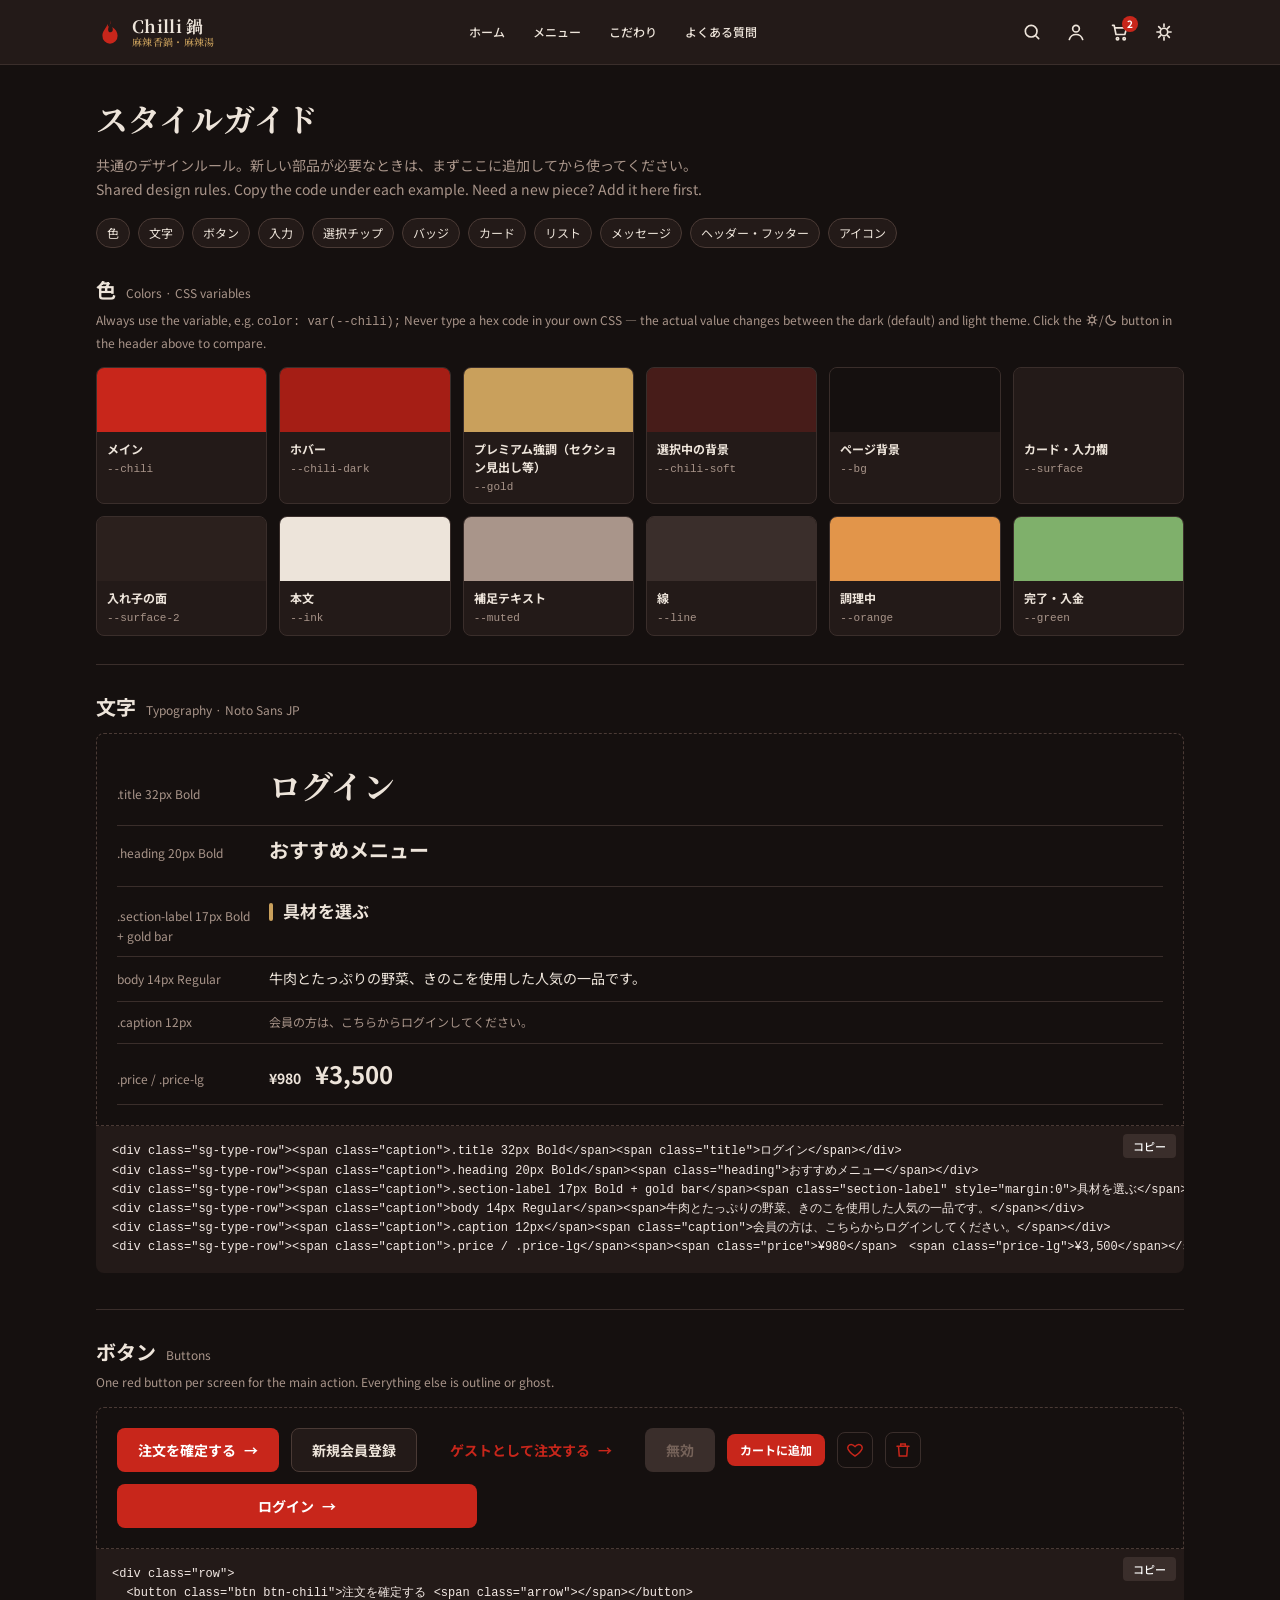
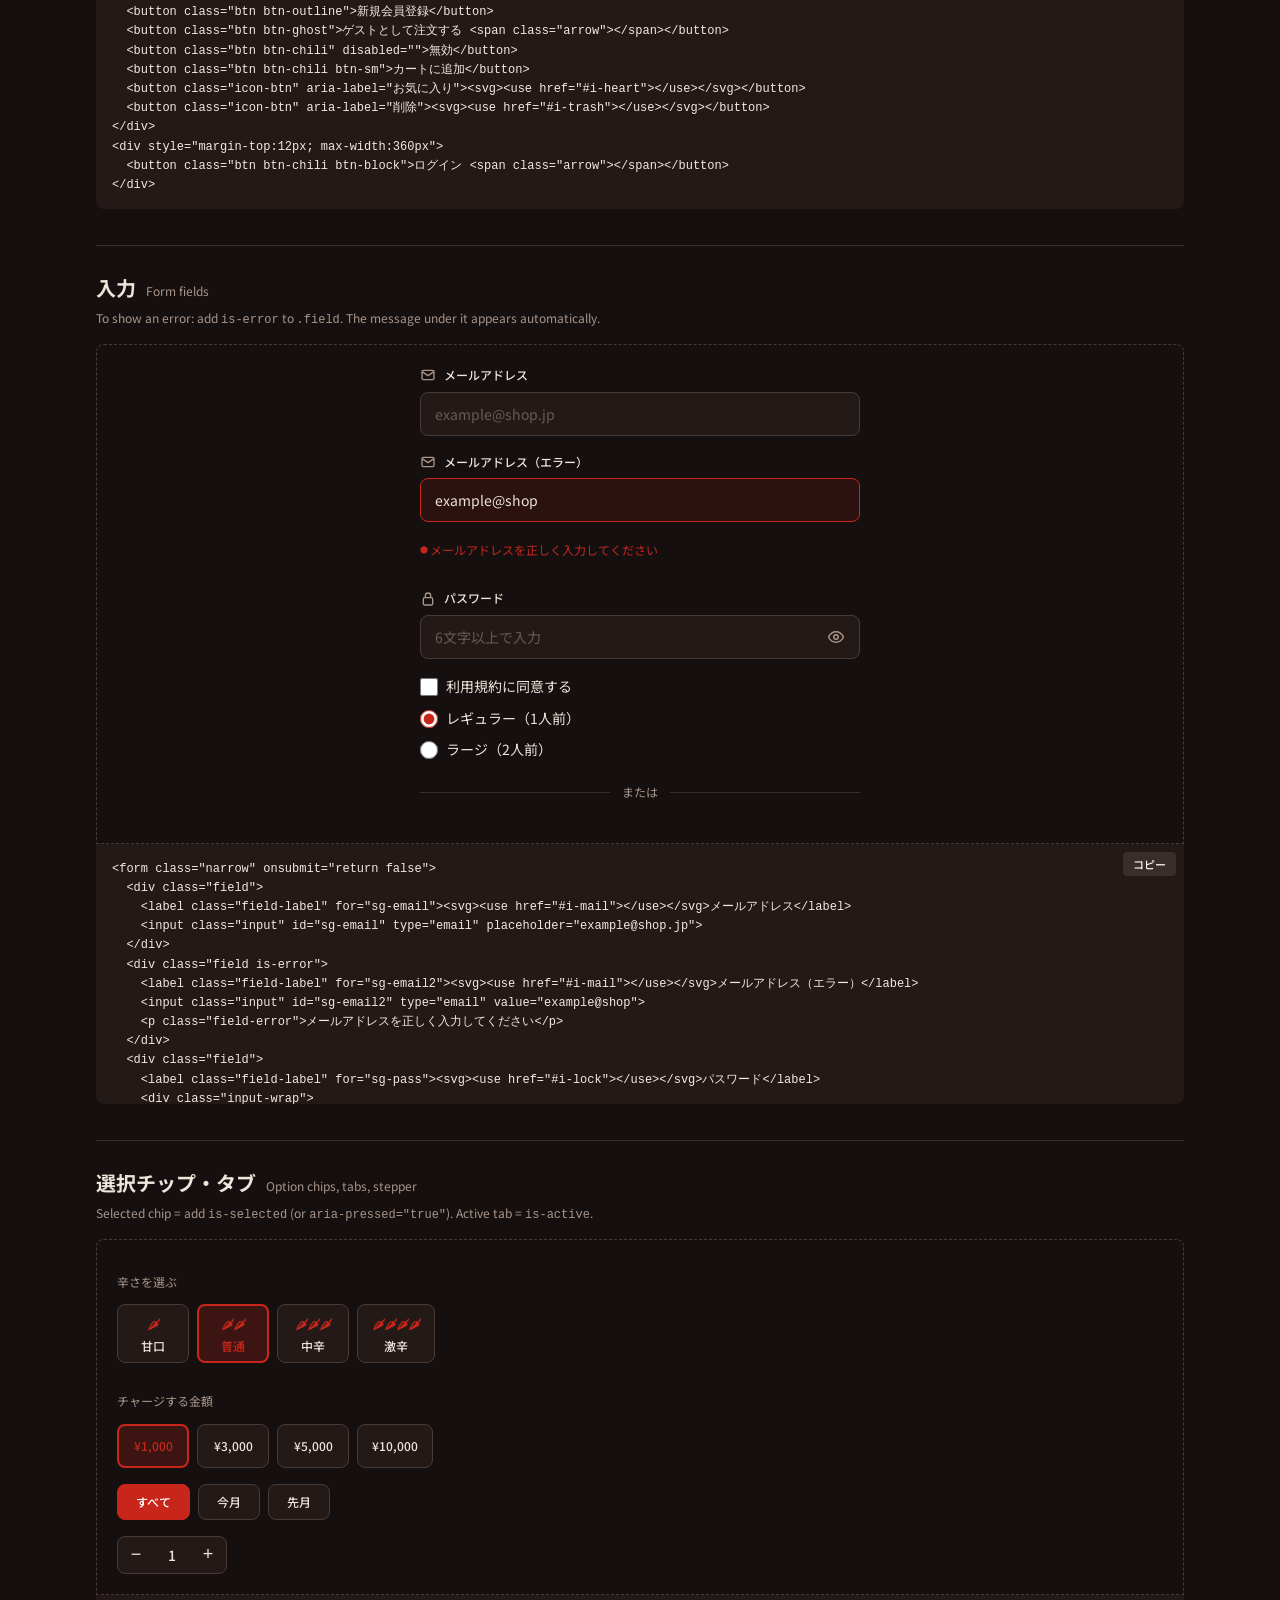
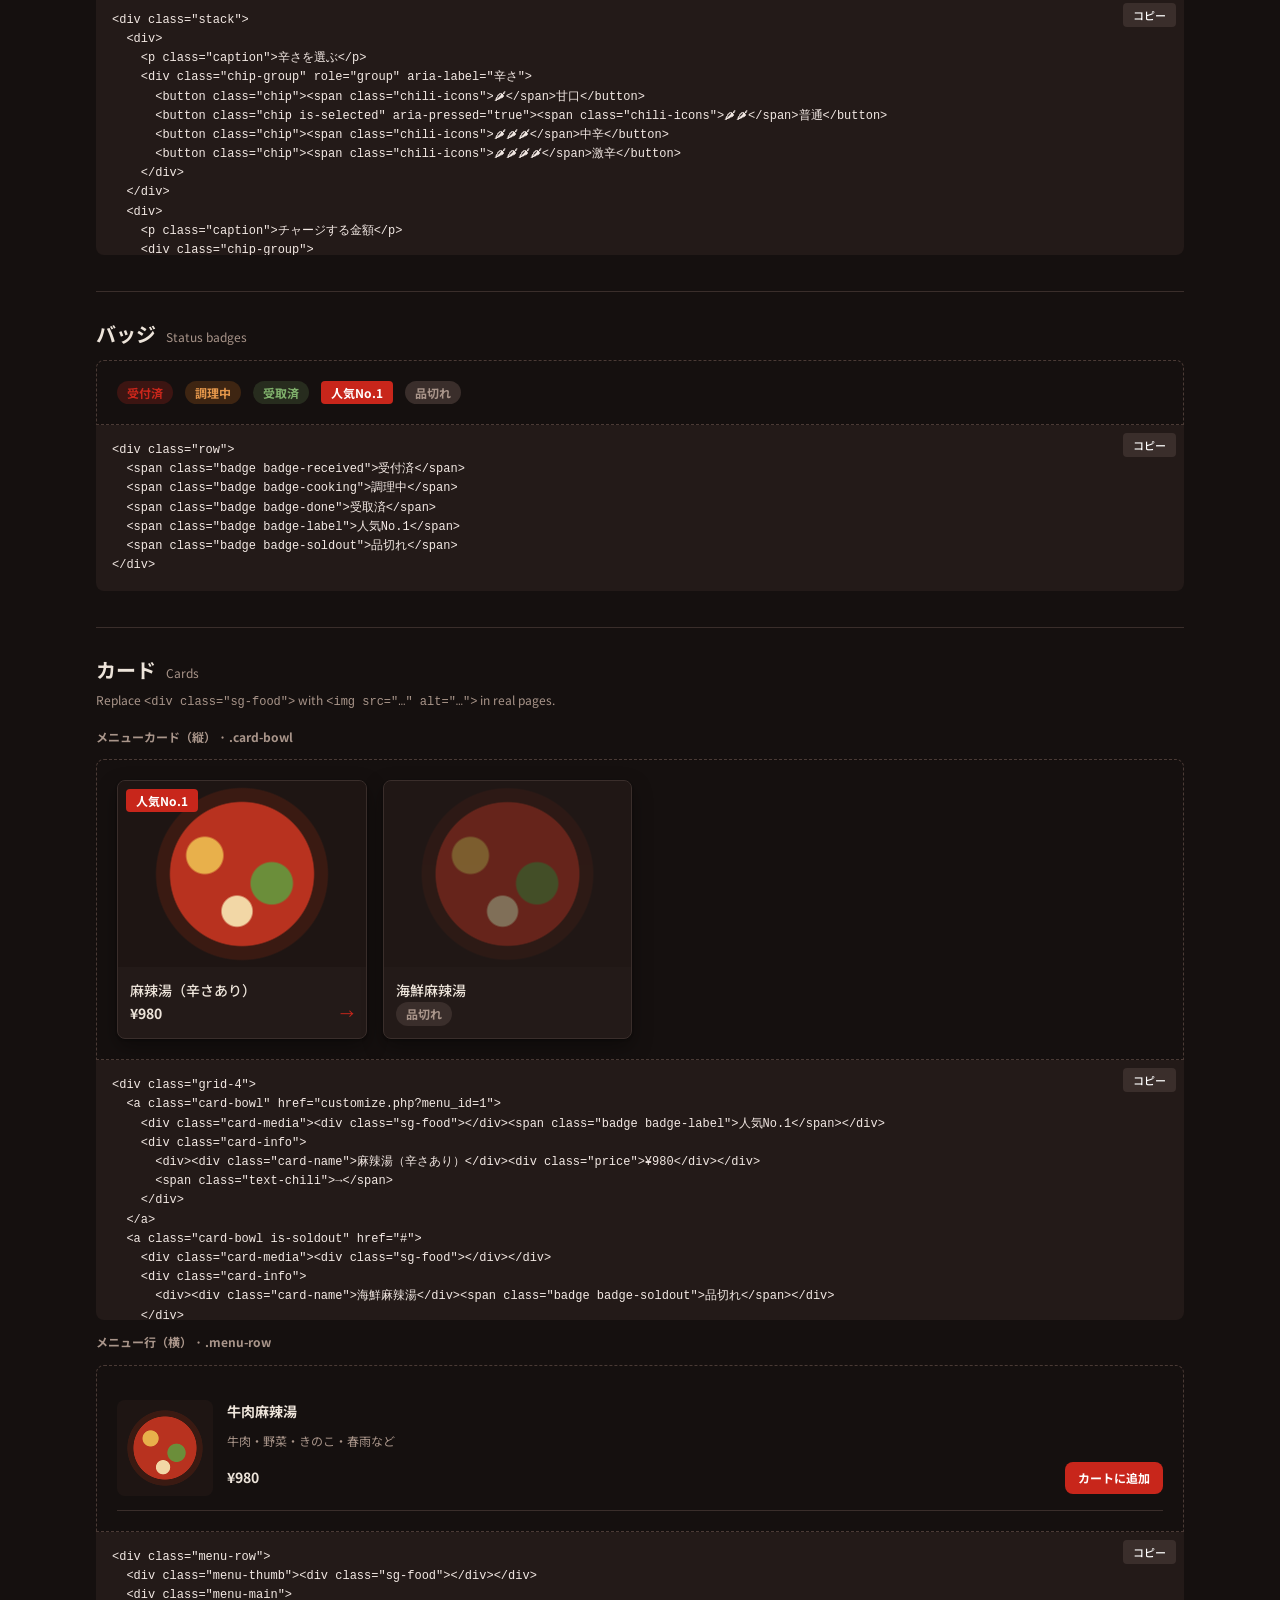
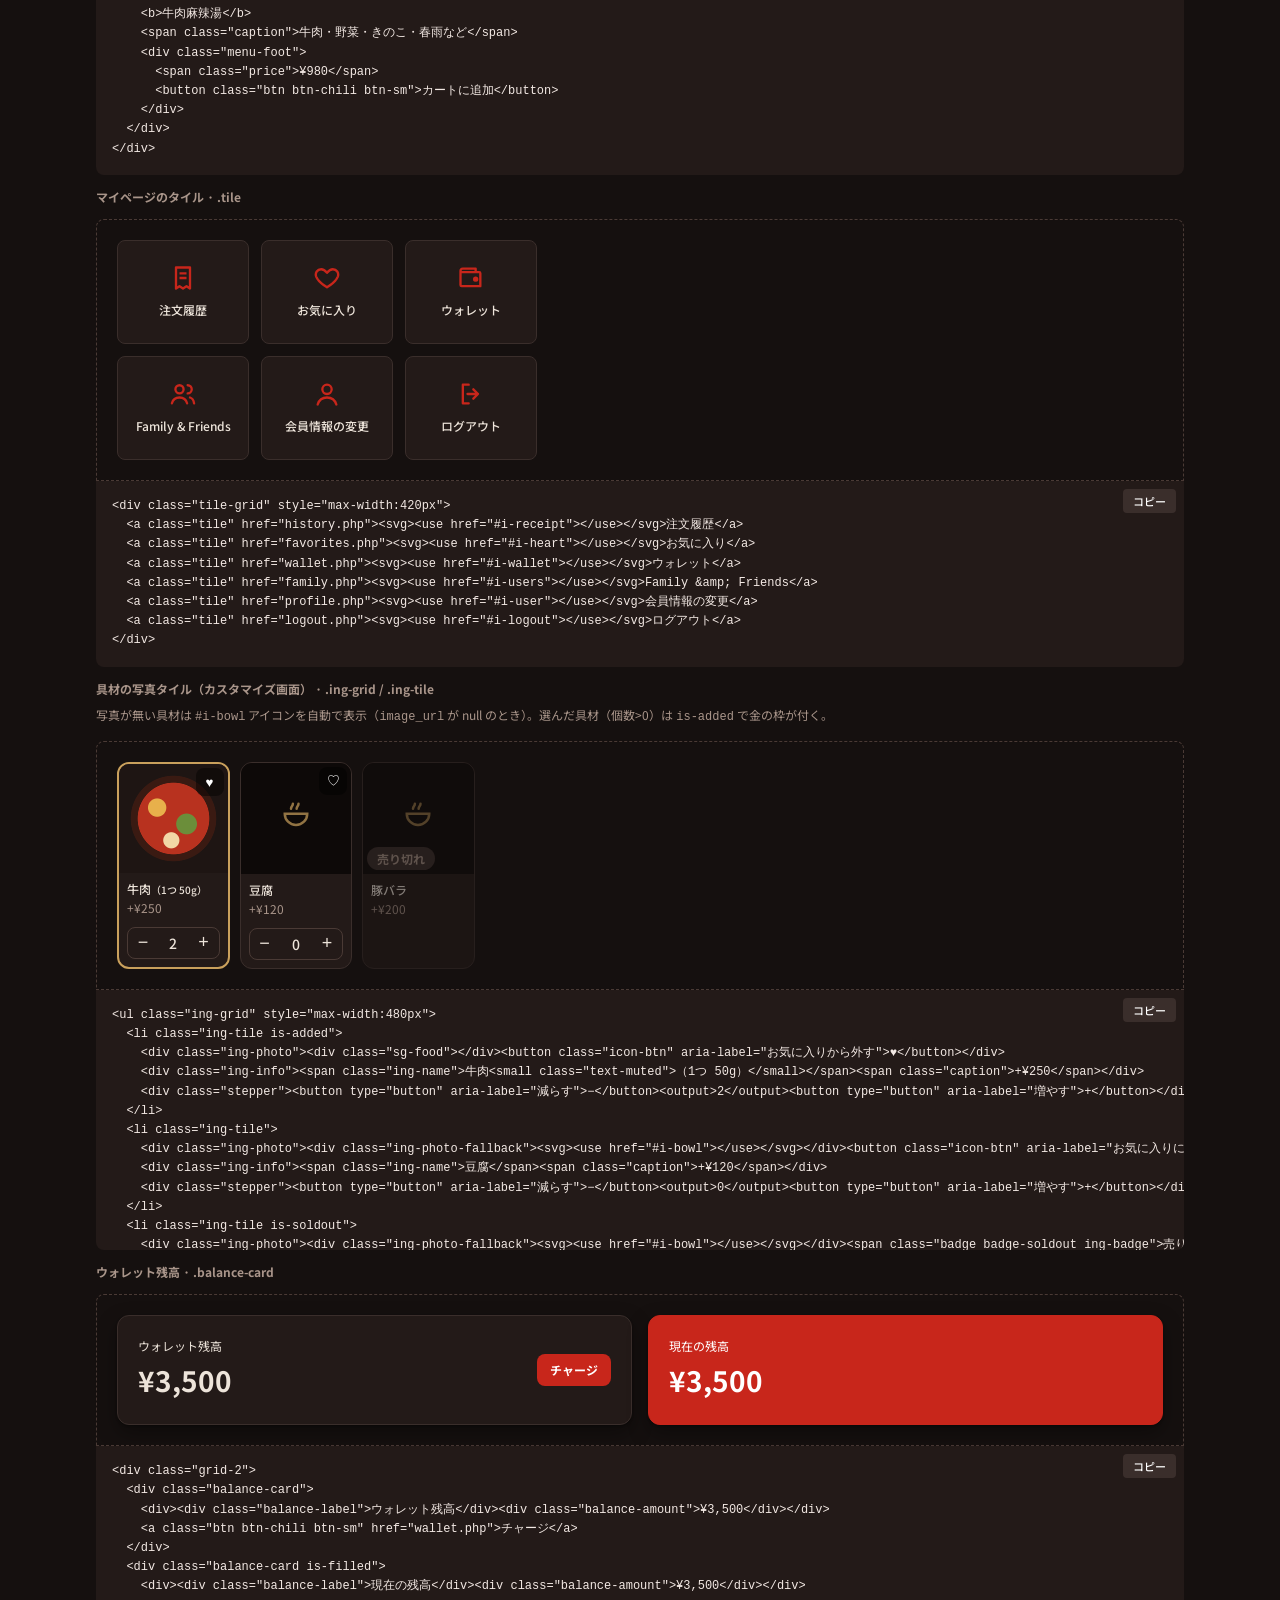
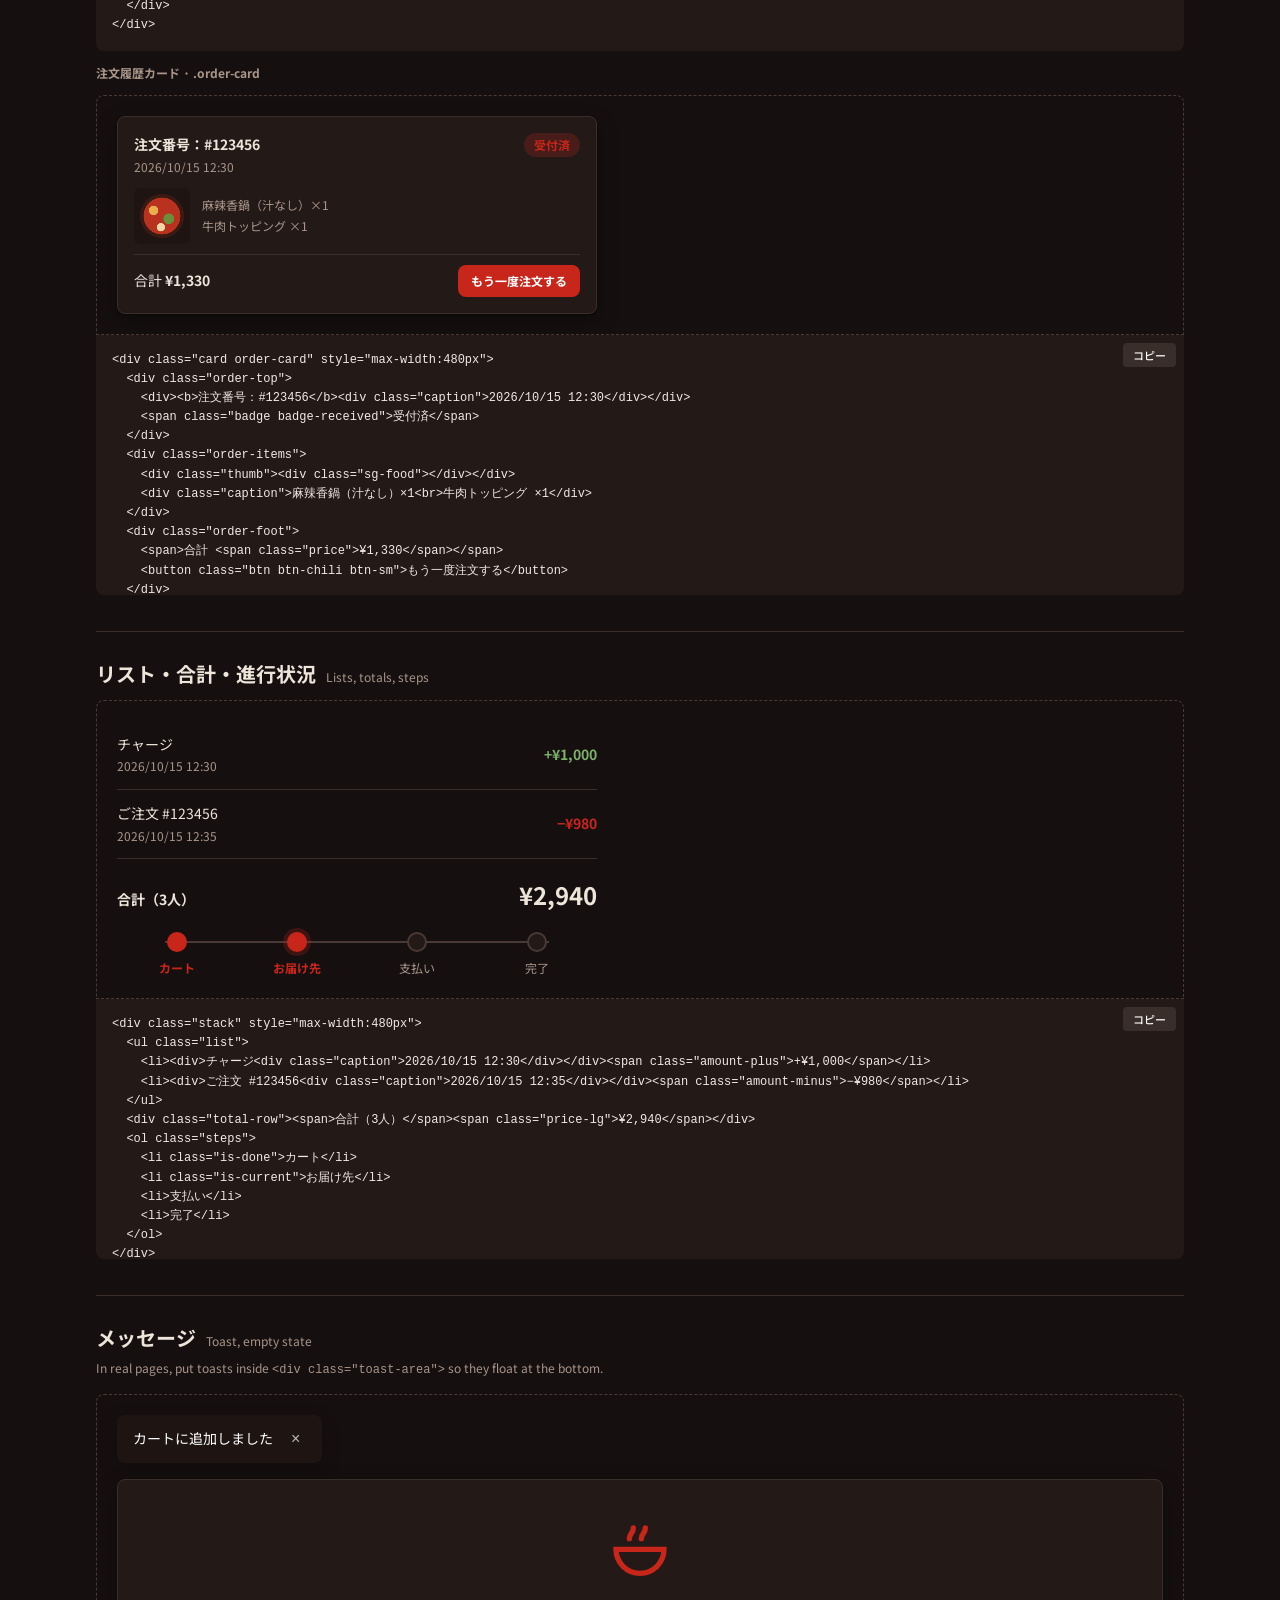
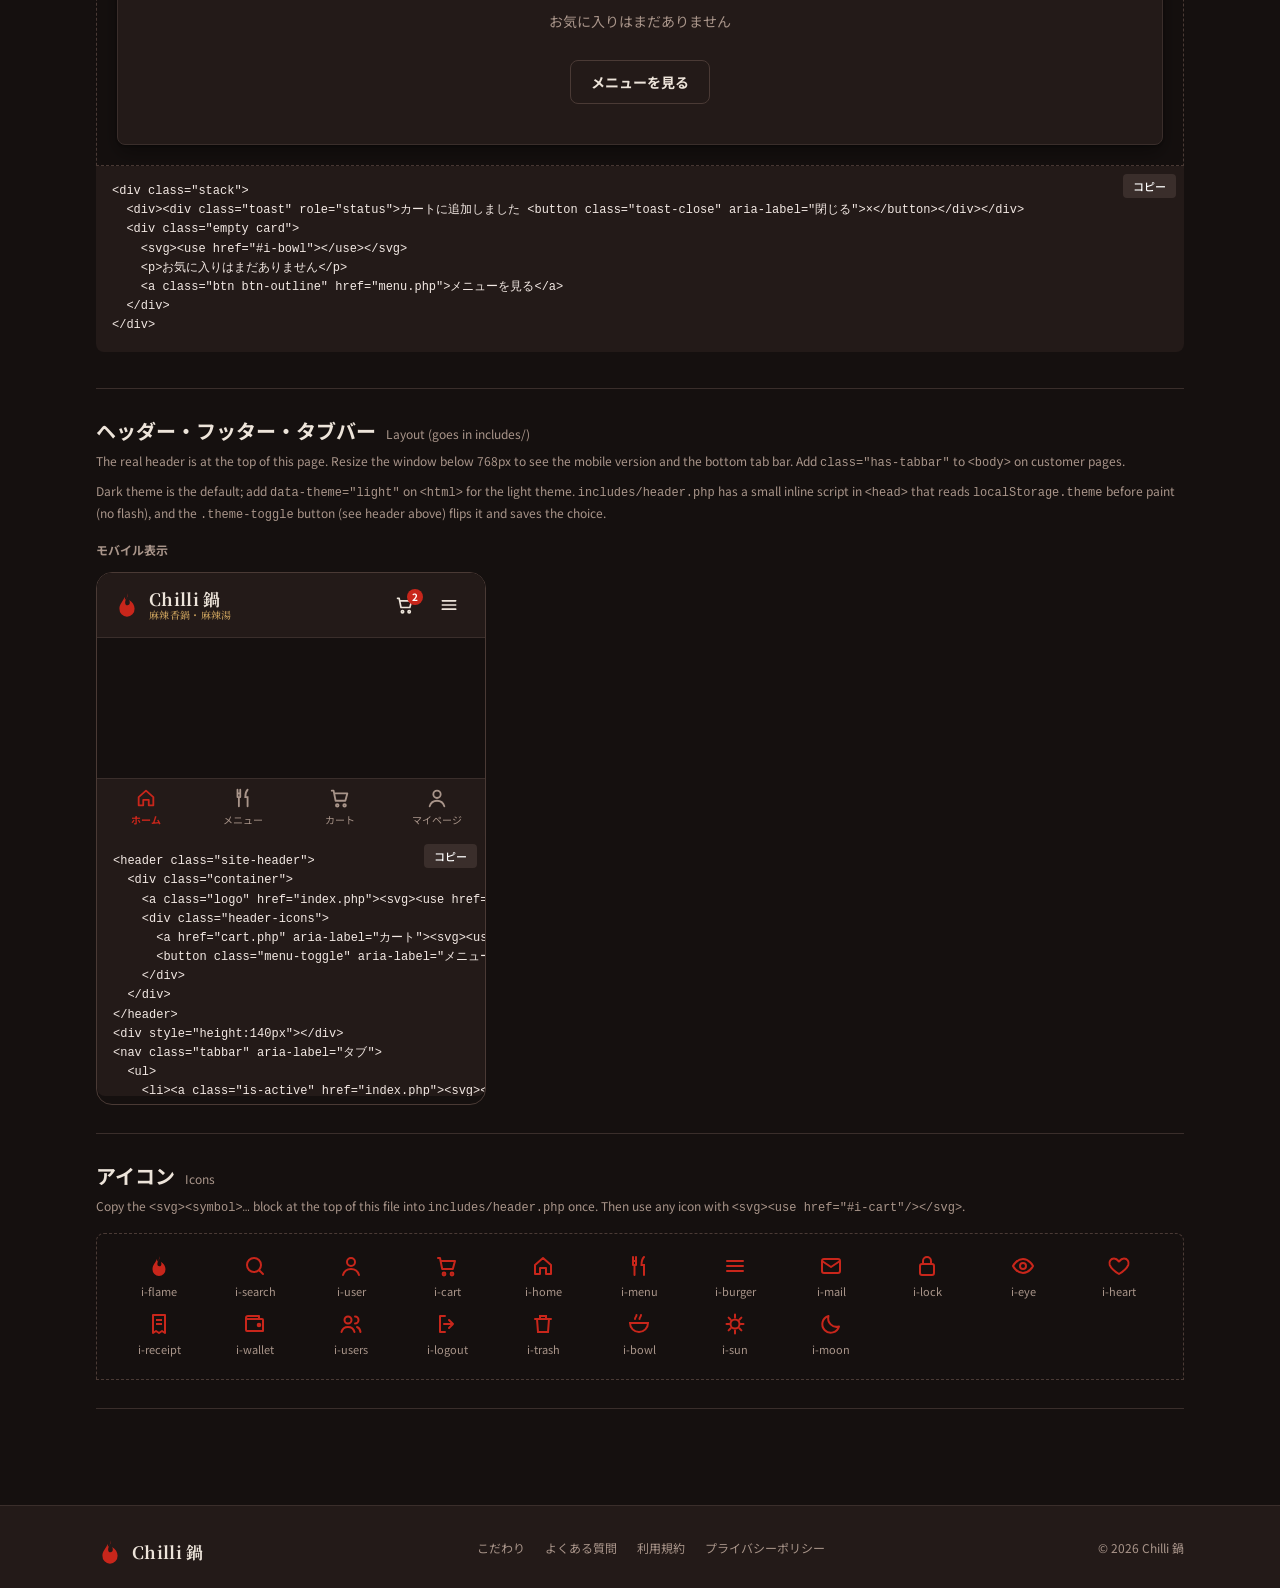
==== commit 9dbd6556: "[UPDATE] Front-end design updating" ====
--- a/public/styleguide.html
+++ b/public/styleguide.html
@@ -4,6 +4,12 @@
 <meta charset="utf-8">
 <meta name="viewport" content="width=device-width, initial-scale=1">
 <title>スタイルガイド | Chilli 鍋</title>
+<script>
+  (function () {
+    var t = localStorage.getItem('theme');
+    if (t === 'light') document.documentElement.setAttribute('data-theme', 'light');
+  })();
+</script>
 <link rel="stylesheet" href="../assets/css/style.css">
 <style>
   /* Styles for THIS page only (the guide's own layout). Do not copy these into features. */
@@ -68,6 +74,8 @@
   <symbol id="i-logout" viewBox="0 0 24 24"><g fill="none" stroke="currentColor" stroke-width="2" stroke-linecap="round" stroke-linejoin="round"><path d="M10 4H5v16h5M14 8l4 4-4 4M18 12H9"/></g></symbol>
   <symbol id="i-trash" viewBox="0 0 24 24"><g fill="none" stroke="currentColor" stroke-width="2" stroke-linecap="round"><path d="M4 7h16M9 7V4h6v3M6 7l1 13h10l1-13"/></g></symbol>
   <symbol id="i-bowl" viewBox="0 0 24 24"><g fill="none" stroke="currentColor" stroke-width="2" stroke-linecap="round"><path d="M3 11h18a9 9 0 0 1-18 0Z"/><path d="M8 7c0-2 1.5-2 1.5-4M12.5 7c0-2 1.5-2 1.5-4"/></g></symbol>
+  <symbol id="i-sun" viewBox="0 0 24 24"><g fill="none" stroke="currentColor" stroke-width="2" stroke-linecap="round"><circle cx="12" cy="12" r="4.5"/><path d="M12 2.5v3M12 18.5v3M3.5 12h3M17.5 12h3M5.6 5.6l2.1 2.1M16.3 16.3l2.1 2.1M5.6 18.4l2.1-2.1M16.3 7.7l2.1-2.1"/></g></symbol>
+  <symbol id="i-moon" viewBox="0 0 24 24"><path fill="none" stroke="currentColor" stroke-width="2" stroke-linejoin="round" d="M20 14.5A8.5 8.5 0 0 1 9.5 4 8.5 8.5 0 1 0 20 14.5Z"/></symbol>
 </svg>
 
 <!-- ===== Shared header (copy into includes/header.php) ===== -->
@@ -87,10 +95,21 @@
       <a href="search.php" aria-label="検索"><svg><use href="#i-search"/></svg></a>
       <a href="mypage.php" aria-label="マイページ"><svg><use href="#i-user"/></svg></a>
       <a href="cart.php" aria-label="カート"><svg><use href="#i-cart"/></svg><span class="cart-count">2</span></a>
+      <button class="theme-toggle" id="sgThemeToggle" type="button" aria-label="表示モードを切り替える">
+        <svg class="i-sun"><use href="#i-sun"/></svg>
+        <svg class="i-moon"><use href="#i-moon"/></svg>
+      </button>
       <button class="menu-toggle" aria-label="メニューを開く"><svg><use href="#i-burger"/></svg></button>
     </div>
   </div>
 </header>
+<script>
+  document.getElementById('sgThemeToggle').addEventListener('click', function () {
+    var isLight = document.documentElement.getAttribute('data-theme') === 'light';
+    if (isLight) { document.documentElement.removeAttribute('data-theme'); localStorage.setItem('theme', 'dark'); }
+    else { document.documentElement.setAttribute('data-theme', 'light'); localStorage.setItem('theme', 'light'); }
+  });
+</script>
 
 <main class="container page">
   <h1 class="title">スタイルガイド</h1>
@@ -105,17 +124,21 @@
   <!-- ============ COLORS ============ -->
   <section class="sg-section" id="colors">
     <h2 class="heading">色 <small>Colors · CSS variables</small></h2>
-    <p class="sg-note">Always use the variable, e.g. <code>color: var(--chili);</code> Never type the hex code in your own CSS.</p>
+    <p class="sg-note">Always use the variable, e.g. <code>color: var(--chili);</code> Never type a hex code in your own CSS — the actual value changes between the dark (default) and light theme.
+    Click the <svg width="14" height="14" style="vertical-align:-2px"><use href="#i-sun"/></svg>/<svg width="14" height="14" style="vertical-align:-2px"><use href="#i-moon"/></svg> button in the header above to compare.</p>
     <div class="sg-swatches">
-      <div class="sg-swatch"><div class="chip-color" style="background:var(--chili)"></div><div><b>メイン</b><br><code>--chili #C8261B</code></div></div>
-      <div class="sg-swatch"><div class="chip-color" style="background:var(--chili-dark)"></div><div><b>ホバー</b><br><code>--chili-dark #A51E15</code></div></div>
-      <div class="sg-swatch"><div class="chip-color" style="background:var(--chili-soft)"></div><div><b>選択中の背景</b><br><code>--chili-soft #FDECEA</code></div></div>
-      <div class="sg-swatch"><div class="chip-color" style="background:var(--bg)"></div><div><b>ページ背景</b><br><code>--bg #FAF6F2</code></div></div>
-      <div class="sg-swatch"><div class="chip-color" style="background:var(--ink)"></div><div><b>本文</b><br><code>--ink #2A1F1D</code></div></div>
-      <div class="sg-swatch"><div class="chip-color" style="background:var(--muted)"></div><div><b>補足テキスト</b><br><code>--muted #7A6E68</code></div></div>
-      <div class="sg-swatch"><div class="chip-color" style="background:var(--line)"></div><div><b>線</b><br><code>--line #EDE5E0</code></div></div>
-      <div class="sg-swatch"><div class="chip-color" style="background:var(--orange)"></div><div><b>調理中</b><br><code>--orange #E07A1F</code></div></div>
-      <div class="sg-swatch"><div class="chip-color" style="background:var(--green)"></div><div><b>完了・入金</b><br><code>--green #2E8B57</code></div></div>
+      <div class="sg-swatch"><div class="chip-color" style="background:var(--chili)"></div><div><b>メイン</b><br><code>--chili</code></div></div>
+      <div class="sg-swatch"><div class="chip-color" style="background:var(--chili-dark)"></div><div><b>ホバー</b><br><code>--chili-dark</code></div></div>
+      <div class="sg-swatch"><div class="chip-color" style="background:var(--gold)"></div><div><b>プレミアム強調（セクション見出し等）</b><br><code>--gold</code></div></div>
+      <div class="sg-swatch"><div class="chip-color" style="background:var(--chili-soft)"></div><div><b>選択中の背景</b><br><code>--chili-soft</code></div></div>
+      <div class="sg-swatch"><div class="chip-color" style="background:var(--bg)"></div><div><b>ページ背景</b><br><code>--bg</code></div></div>
+      <div class="sg-swatch"><div class="chip-color" style="background:var(--surface)"></div><div><b>カード・入力欄</b><br><code>--surface</code></div></div>
+      <div class="sg-swatch"><div class="chip-color" style="background:var(--surface-2)"></div><div><b>入れ子の面</b><br><code>--surface-2</code></div></div>
+      <div class="sg-swatch"><div class="chip-color" style="background:var(--ink)"></div><div><b>本文</b><br><code>--ink</code></div></div>
+      <div class="sg-swatch"><div class="chip-color" style="background:var(--muted)"></div><div><b>補足テキスト</b><br><code>--muted</code></div></div>
+      <div class="sg-swatch"><div class="chip-color" style="background:var(--line)"></div><div><b>線</b><br><code>--line</code></div></div>
+      <div class="sg-swatch"><div class="chip-color" style="background:var(--orange)"></div><div><b>調理中</b><br><code>--orange</code></div></div>
+      <div class="sg-swatch"><div class="chip-color" style="background:var(--green)"></div><div><b>完了・入金</b><br><code>--green</code></div></div>
     </div>
   </section>
 
@@ -125,6 +148,7 @@
     <div class="sg-demo">
       <div class="sg-type-row"><span class="caption">.title 32px Bold</span><span class="title">ログイン</span></div>
       <div class="sg-type-row"><span class="caption">.heading 20px Bold</span><span class="heading">おすすめメニュー</span></div>
+      <div class="sg-type-row"><span class="caption">.section-label 17px Bold + gold bar</span><span class="section-label" style="margin:0">具材を選ぶ</span></div>
       <div class="sg-type-row"><span class="caption">body 14px Regular</span><span>牛肉とたっぷりの野菜、きのこを使用した人気の一品です。</span></div>
       <div class="sg-type-row"><span class="caption">.caption 12px</span><span class="caption">会員の方は、こちらからログインしてください。</span></div>
       <div class="sg-type-row"><span class="caption">.price / .price-lg</span><span><span class="price">¥980</span>　<span class="price-lg">¥3,500</span></span></div>
@@ -291,6 +315,28 @@
   <a class="tile" href="profile.php"><svg><use href="#i-user"/></svg>会員情報の変更</a>
   <a class="tile" href="logout.php"><svg><use href="#i-logout"/></svg>ログアウト</a>
 </div>
+    </div>
+    <div class="sg-code" data-for="prev"></div>
+
+    <h3 class="caption">具材の写真タイル（カスタマイズ画面） · .ing-grid / .ing-tile</h3>
+    <p class="sg-note">写真が無い具材は <code>#i-bowl</code> アイコンを自動で表示（<code>image_url</code> が null のとき）。選んだ具材（個数&gt;0）は <code>is-added</code> で金の枠が付く。</p>
+    <div class="sg-demo">
+<ul class="ing-grid" style="max-width:480px">
+  <li class="ing-tile is-added">
+    <div class="ing-photo"><div class="sg-food"></div><button class="icon-btn" aria-label="お気に入りから外す">♥</button></div>
+    <div class="ing-info"><span class="ing-name">牛肉<small class="text-muted">（1つ 50g）</small></span><span class="caption">+¥250</span></div>
+    <div class="stepper"><button type="button" aria-label="減らす">−</button><output>2</output><button type="button" aria-label="増やす">+</button></div>
+  </li>
+  <li class="ing-tile">
+    <div class="ing-photo"><div class="ing-photo-fallback"><svg><use href="#i-bowl"/></svg></div><button class="icon-btn" aria-label="お気に入りに追加">♡</button></div>
+    <div class="ing-info"><span class="ing-name">豆腐</span><span class="caption">+¥120</span></div>
+    <div class="stepper"><button type="button" aria-label="減らす">−</button><output>0</output><button type="button" aria-label="増やす">+</button></div>
+  </li>
+  <li class="ing-tile is-soldout">
+    <div class="ing-photo"><div class="ing-photo-fallback"><svg><use href="#i-bowl"/></svg></div><span class="badge badge-soldout ing-badge">売り切れ</span></div>
+    <div class="ing-info"><span class="ing-name">豚バラ</span><span class="caption">+¥200</span></div>
+  </li>
+</ul>
     </div>
     <div class="sg-code" data-for="prev"></div>
 
@@ -370,6 +416,7 @@
   <section class="sg-section" id="layout">
     <h2 class="heading">ヘッダー・フッター・タブバー <small>Layout (goes in includes/)</small></h2>
     <p class="sg-note">The real header is at the top of this page. Resize the window below 768px to see the mobile version and the bottom tab bar. Add <code>class="has-tabbar"</code> to <code>&lt;body&gt;</code> on customer pages.</p>
+    <p class="sg-note">Dark theme is the default; add <code>data-theme="light"</code> on <code>&lt;html&gt;</code> for the light theme. <code>includes/header.php</code> has a small inline script in <code>&lt;head&gt;</code> that reads <code>localStorage.theme</code> before paint (no flash), and the <code>.theme-toggle</code> button (see header above) flips it and saves the choice.</p>
     <h3 class="caption">モバイル表示</h3>
     <div class="sg-phone">
       <div class="sg-demo" style="padding:0; border:0">
--- a/assets/css/style.css
+++ b/assets/css/style.css
@@ -7,41 +7,77 @@
    (load Bootstrap first, then this file).
    ========================================================= */
 
-@import url("https://fonts.googleapis.com/css2?family=Noto+Sans+JP:wght@400;500;700&display=swap");
-
-/* ---------- 1. Design tokens (change colors here only) ---------- */
+@import url("https://fonts.googleapis.com/css2?family=Noto+Sans+JP:wght@400;500;700;900&family=Noto+Serif+JP:wght@500;700;900&display=swap");
+
+/* ---------- 1. Design tokens (change colors here only) ----------
+   Dark + gold premium theme is the default. Put <html data-theme="light">
+   to switch to the light theme (values overridden further down).
+   The toggle button lives in includes/header.php. ---------- */
 :root {
-  /* colors */
+  /* colors — dark (default) */
   --chili: #C8261B;        /* main red: buttons, active, prices */
   --chili-dark: #A51E15;   /* hover / pressed */
-  --chili-soft: #FDECEA;   /* selected option background */
-  --bg: #FAF6F2;           /* page background */
-  --surface: #FFFFFF;      /* cards, inputs */
-  --ink: #2A1F1D;          /* main text */
-  --muted: #7A6E68;        /* secondary text */
-  --line: #EDE5E0;         /* borders */
-  --line-strong: #D9CFC9;  /* input borders */
-  --orange: #E07A1F;       /* status: cooking */
-  --orange-soft: #FDF0E3;
-  --green: #2E8B57;        /* status: done, wallet + */
-  --green-soft: #E6F4EC;
-  --dark: #1E1513;         /* hero / dark sections */
+  --chili-soft: rgba(200, 38, 27, .22); /* selected option background */
+  --bg: #15100F;           /* page background */
+  --surface: #231A18;      /* cards, inputs */
+  --surface-2: #2B201D;    /* nested / alt surface */
+  --ink: #EDE4DA;          /* main text */
+  --muted: #A9958A;        /* secondary text */
+  --line: #3A2E2B;         /* borders */
+  --line-strong: #4A3A35;  /* input borders */
+  --orange: #E2954A;       /* status: cooking */
+  --orange-soft: rgba(224, 122, 31, .2);
+  --green: #7FB06B;        /* status: done, wallet + */
+  --green-soft: rgba(110, 155, 92, .2);
+  --dark: #0D0908;         /* photo placeholder / hero bg (always dark) */
+  --gold: #C9A05C;         /* premium accent: section labels, selection ring */
+  --gold-dark: #A9833F;
+  --disabled-bg: #3A2E2B;
+  --disabled-ink: #756259;
+  --error-bg: rgba(200, 38, 27, .12);
+  --placeholder: #6B5A52;
 
   /* type */
   --font: "Noto Sans JP", "Hiragino Sans", "Yu Gothic", system-ui, sans-serif;
+  --font-serif: "Noto Serif JP", "Hiragino Mincho ProN", serif;
   --fs-title: 32px;
   --fs-heading: 20px;
   --fs-body: 14px;
   --fs-caption: 12px;
+  --fs-label: 17px;        /* section labels: 味を選ぶ / 具材を選ぶ … */
 
   /* shape & space */
   --radius: 8px;
   --radius-lg: 12px;
   --radius-pill: 999px;
-  --shadow: 0 1px 2px rgba(42, 31, 29, .04), 0 4px 12px rgba(42, 31, 29, .05);
+  --shadow: 0 1px 2px rgba(0, 0, 0, .3), 0 8px 20px rgba(0, 0, 0, .35);
   --header-h: 64px;
   --tabbar-h: 64px;
   --container: 1120px;
+}
+
+/* light theme — <html data-theme="light"> */
+[data-theme="light"] {
+  --chili-soft: #FDECEA;
+  --bg: #FAF6F2;
+  --surface: #FFFFFF;
+  --surface-2: #F4EEE8;
+  --ink: #2A1F1D;
+  --muted: #7A6E68;
+  --line: #EDE5E0;
+  --line-strong: #D9CFC9;
+  --orange: #E07A1F;
+  --orange-soft: #FDF0E3;
+  --green: #2E8B57;
+  --green-soft: #E6F4EC;
+  --dark: #1E1513;
+  --gold: #B8860B;
+  --gold-dark: #8B6914;
+  --disabled-bg: #E4DEDA;
+  --disabled-ink: #A39A95;
+  --error-bg: #FFF8F7;
+  --placeholder: #B5ABA6;
+  --shadow: 0 1px 2px rgba(42, 31, 29, .04), 0 4px 12px rgba(42, 31, 29, .05);
 }
 
 /* ---------- 2. Base ---------- */
@@ -70,13 +106,24 @@
 .page { padding-block: 32px 48px; }
 
 /* ---------- 3. Typography ---------- */
-.title   { font-size: var(--fs-title);   font-weight: 700; line-height: 1.35; margin: 0 0 8px; }
+.title   { font-family: var(--font-serif); font-size: var(--fs-title); font-weight: 700; line-height: 1.35; margin: 0 0 8px; }
 .heading { font-size: var(--fs-heading); font-weight: 700; line-height: 1.4;  margin: 0 0 12px; }
 .caption { font-size: var(--fs-caption); color: var(--muted); }
 .muted   { color: var(--muted); }
 .price   { font-weight: 700; font-variant-numeric: tabular-nums; }
 .price-lg { font-size: 24px; font-weight: 700; font-variant-numeric: tabular-nums; }
 .text-chili { color: var(--chili); }
+
+/* section label — bigger, gold accent bar. Use for things like 味を選ぶ / 具材を選ぶ */
+.section-label {
+  display: flex; align-items: center; gap: 10px;
+  font-size: var(--fs-label); font-weight: 700; color: var(--ink);
+  margin: 0 0 14px; letter-spacing: .02em;
+}
+.section-label::before {
+  content: ""; width: 4px; height: 18px; border-radius: 2px;
+  background: var(--gold); flex-shrink: 0;
+}
 
 /* "おすすめメニュー  すべて見る →" row */
 .section-head {
@@ -103,7 +150,7 @@
 .btn-ghost   { background: transparent; color: var(--chili); }
 .btn-ghost:hover { background: var(--chili-soft); }
 .btn:disabled, .btn.is-disabled {
-  background: #E4DEDA; color: #A39A95; border-color: transparent; cursor: not-allowed;
+  background: var(--disabled-bg); color: var(--disabled-ink); border-color: transparent; cursor: not-allowed;
 }
 .btn-sm    { min-height: 32px; padding: 0 12px; font-size: var(--fs-caption); }
 .btn-block { display: flex; width: 100%; }
@@ -133,9 +180,9 @@
   background: var(--surface);
   border: 1px solid var(--line-strong); border-radius: var(--radius);
 }
-.input::placeholder { color: #B5ABA6; }
+.input::placeholder { color: var(--placeholder); }
 .input:focus { outline: none; border-color: var(--chili); box-shadow: 0 0 0 3px var(--chili-soft); }
-.field.is-error .input { border-color: var(--chili); background: #FFF8F7; }
+.field.is-error .input { border-color: var(--chili); background: var(--error-bg); }
 .field-error {
   display: none; font-size: var(--fs-caption); color: var(--chili);
 }
@@ -206,6 +253,34 @@
   font: 500 var(--fs-body) var(--font); font-variant-numeric: tabular-nums;
 }
 
+/* ---------- 6b. Ingredient photo tiles (具材を選ぶ) ---------- */
+.ing-grid {
+  display: grid; grid-template-columns: repeat(auto-fill, minmax(108px, 1fr)); gap: 10px;
+  list-style: none; margin: 0; padding: 0;
+}
+.ing-tile {
+  position: relative; display: flex; flex-direction: column;
+  background: var(--surface); border: 1px solid var(--line); border-radius: var(--radius-lg);
+  overflow: hidden; transition: border-color .15s;
+}
+.ing-tile.is-added { border: 2px solid var(--gold); }
+.ing-tile.is-soldout { opacity: .5; }
+.ing-photo { position: relative; aspect-ratio: 1; background: var(--dark); display: grid; place-items: center; }
+.ing-photo img { width: 100%; height: 100%; object-fit: cover; }
+.ing-photo-fallback { color: var(--gold); opacity: .7; }
+.ing-photo-fallback svg { width: 30px; height: 30px; }
+.ing-tile .icon-btn {
+  position: absolute; top: 4px; right: 4px; width: 28px; height: 28px;
+  background: rgba(0, 0, 0, .45); border: 0; color: #fff;
+}
+.ing-tile .icon-btn:hover { background: rgba(0, 0, 0, .6); }
+.ing-badge { position: absolute; bottom: 4px; left: 4px; }
+.ing-info { padding: 8px; display: grid; gap: 2px; }
+.ing-name { font-size: var(--fs-caption); font-weight: 500; line-height: 1.3; }
+.ing-tile .stepper { margin: 0 8px 8px; width: auto; justify-content: space-between; }
+.ing-tile .stepper button { width: 30px; height: 30px; }
+.ing-tile .stepper output { flex: 1; }
+
 /* ---------- 7. Badges ---------- */
 .badge {
   display: inline-flex; align-items: center;
@@ -216,7 +291,7 @@
 .badge-cooking  { background: var(--orange-soft); color: var(--orange); } /* 調理中 */
 .badge-done     { background: var(--green-soft);  color: var(--green); }  /* 受取済 */
 .badge-label    { background: var(--chili); color: #fff; border-radius: 4px; } /* 人気No.1 */
-.badge-soldout  { background: #E4DEDA; color: var(--muted); }             /* 品切れ */
+.badge-soldout  { background: var(--disabled-bg); color: var(--muted); }  /* 品切れ */
 
 /* ---------- 8. Cards ---------- */
 .card {
@@ -322,7 +397,7 @@
 .toast {
   display: inline-flex; align-items: center; gap: 12px;
   padding: 12px 16px; border-radius: var(--radius);
-  background: var(--ink); color: #fff; font-size: var(--fs-body);
+  background: #1E1513; color: #fff; font-size: var(--fs-body);
   box-shadow: 0 6px 20px rgba(0, 0, 0, .18);
 }
 .toast .toast-close { background: none; border: 0; color: #fff; opacity: .7; cursor: pointer; font-size: 16px; }
@@ -343,8 +418,8 @@
 .logo { display: flex; align-items: center; gap: 8px; color: var(--ink); }
 .logo:hover { text-decoration: none; }
 .logo svg { width: 28px; height: 28px; color: var(--chili); }
-.logo-name { font-weight: 700; font-size: 16px; line-height: 1.1; }
-.logo-sub  { display: block; font-size: 10px; font-weight: 500; color: var(--muted); }
+.logo-name { font-family: var(--font-serif); font-weight: 700; font-size: 17px; line-height: 1.1; letter-spacing: .02em; }
+.logo-sub  { display: block; font-size: 10px; font-weight: 500; color: var(--gold); }
 .main-nav { display: flex; gap: 28px; }
 .main-nav a { color: var(--ink); font-size: var(--fs-caption); font-weight: 500; }
 .main-nav a.is-active, .main-nav a:hover { color: var(--chili); text-decoration: none; }
@@ -353,6 +428,10 @@
   position: relative; display: grid; place-items: center;
   width: 40px; height: 40px; color: var(--ink); background: none; border: 0; cursor: pointer;
 }
+.theme-toggle svg { width: 20px; height: 20px; }
+.theme-toggle .i-moon { display: none; }
+[data-theme="light"] .theme-toggle .i-sun { display: none; }
+[data-theme="light"] .theme-toggle .i-moon { display: block; }
 .header-icons svg { width: 20px; height: 20px; }
 .cart-count {
   position: absolute; top: 4px; right: 2px;
@@ -364,7 +443,7 @@
 
 /* ---------- 10. Hero ---------- */
 .hero {
-  position: relative; overflow: hidden; color: #fff;
+  position: relative; overflow: hidden; color: #eee6e6;
   background: var(--dark) center / cover no-repeat;
 }
 .hero::before {
@@ -433,3 +512,16 @@
 @media (prefers-reduced-motion: reduce) {
   * { transition: none !important; }
 }
+
+/* === customize.php / cart.php / payment.php / admin/orders.php — Zan === */
+.cz-layout { display: grid; gap: 24px; grid-template-columns: 1fr; }
+@media (min-width: 900px) {
+  .cz-layout { grid-template-columns: minmax(0, 1fr) 340px; align-items: start; }
+  .cz-price { position: sticky; top: 96px; }
+}
+.cz-price { display: grid; gap: 12px; }
+.cz-between { justify-content: space-between; align-items: center; }
+.cz-qty { justify-content: space-between; align-items: center; }
+.cz-soldout { opacity: .55; }
+/* Page-level error line (not inside a .field): visible unless .d-none, so showError() works */
+:not(.field) > .field-error { display: block; }
